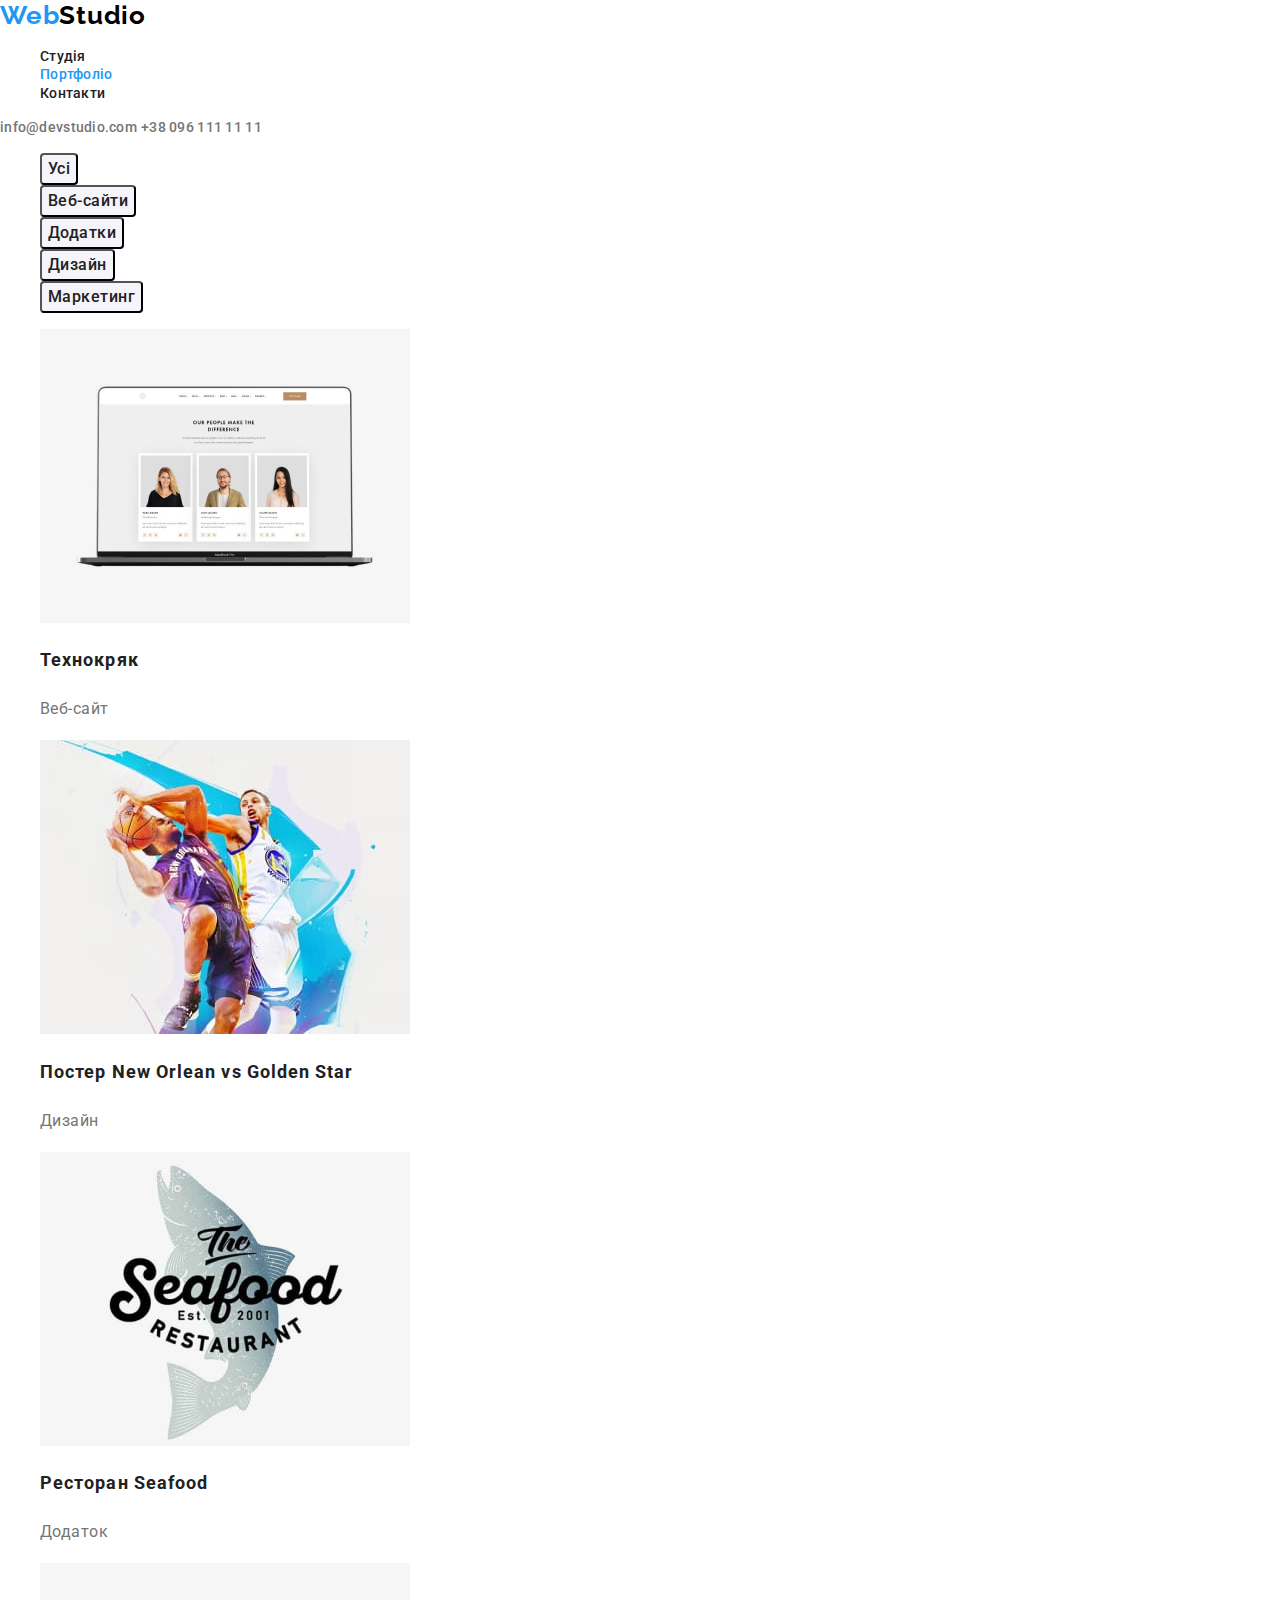
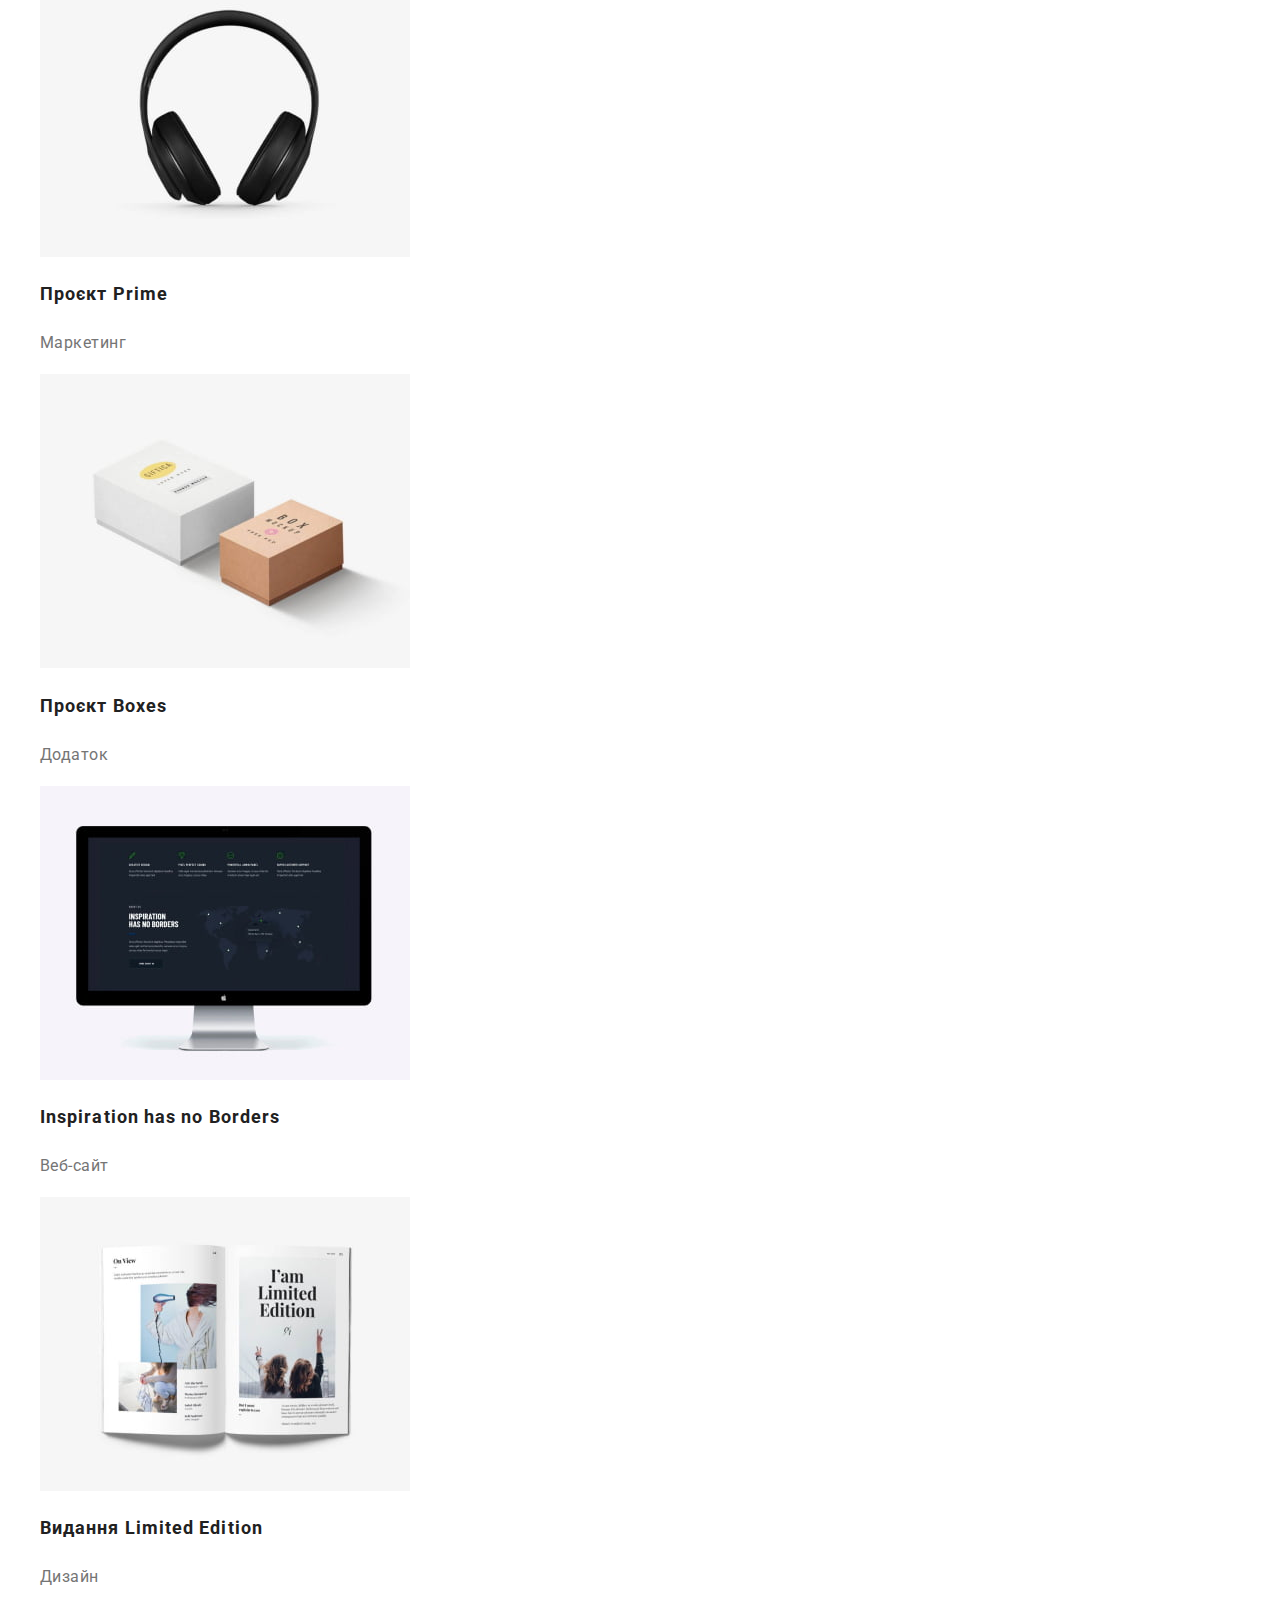
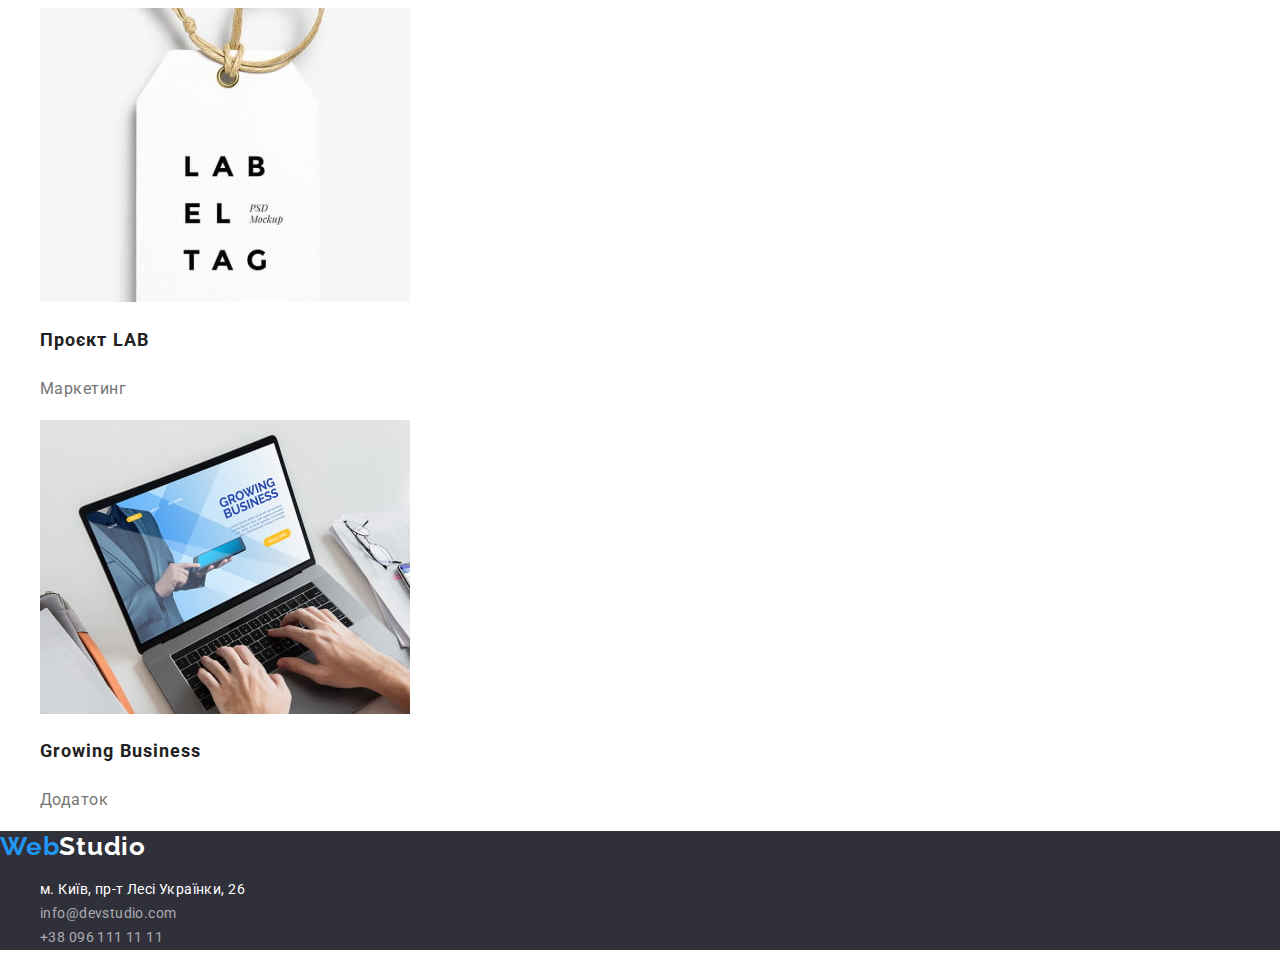
==== portfolio.html @ 3fa9a1c3 "Attached modern-normalize.css" ====
<!DOCTYPE html>
<html lang="en">
<head>
    <meta charset="UTF-8">
    <meta http-equiv="X-UA-Compatible" content="IE=edge">
    <meta name="viewport" content="width=device-width, initial-scale=1.0">
    <link rel="preconnect" href="https://fonts.googleapis.com">
    <link rel="preconnect" href="https://fonts.gstatic.com" crossorigin>
    <link href="https://fonts.googleapis.com/css2?family=Raleway:wght@700&family=Roboto:wght@400;500;700;900&display=swap" rel="stylesheet">
    <link rel="stylesheet" href="node_modules/modern-normalize/modern-normalize.css">
    <link rel="stylesheet" href="css/styles.css">
    <title>Portfolio</title>
</head>
<body>
    <header class="header">
        <!-- Name -->            
        <a class="web-logo" href="./index.html">Web<span class="studio-logo">Studio</span></a>            
        <!-- navigation -->
        <nav>
            <ul class="navi-list">
                <li class="list-item"><a href="./index.html" target="_self" class="navi-item">Студія</a></li>
                <li class="list-item"><a href="./portfolio.html" target="_self" class="navi-item"><span class="navi-page">Портфоліо</span></a></li>
                <li class="list-item"><a href="" class="navi-item">Контакти</a></li>
            </ul>                                                
        </nav>
        <!-- mail_tel -->            
        <a href="mailto:info@devstudio.com" class="contact-link">info@devstudio.com</a>
        <a href="tel:+380961111111" class="contact-link">+38 096 111 11 11</a>
    </header>
    <!--Main_content-->
    <main>
        <!--button_list-->
        <section class="section">
            <h1 hidden>Фільтр посилань</h1>
            <ul>
                <li class="list-item"><button type="button" class="menu-button">Усі</button></li>
                <li class="list-item"><button type="button" class="menu-button">Веб-сайти</button></li>
                <li class="list-item"><button type="button" class="menu-button">Додатки</button></li>
                <li class="list-item"><button type="button" class="menu-button">Дизайн</button></li>
                <li class="list-item"><button type="button" class="menu-button">Маркетинг</button></li>
            </ul>
        
         <!--project_list-->
            <ul class="project-list">
                <li class="list-item">
                    <a class="project-link" href=""><img src="./img/technocrack.jpg" alt="Технокряк" width="370">
                    <h2 class="project-title">Технокряк</h2>
                    <p>Веб-сайт</p></a></li>
                <li class="list-item">
                    <a class="project-link" href=""><img src="./img/neworlean.jpg" alt="Постер New Orlean vs Golden Star" width="370">
                    <h2 class="project-title">Постер New Orlean vs Golden Star</h2>
                    <p>Дизайн</p></a></li>
                <li class="list-item">
                    <a class="project-link" href=""><img src="./img/seafood.jpg" alt="Ресторан Seafood" width="370">
                    <h2 class="project-title">Ресторан Seafood</h2>
                    <p>Додаток</p></a></li>
                <li class="list-item">
                    <a class="project-link" href=""><img src="./img/prime.jpg" alt="Проєкт Prime" width="370">
                    <h2 class="project-title">Проєкт Prime</h2>
                    <p>Маркетинг</p></a></li>
                <li class="list-item">
                    <a class="project-link" href=""><img src="./img/boxes.jpg" alt="Проєкт Boxes" width="370">
                    <h2 class="project-title">Проєкт Boxes</h2>
                    <p>Додаток</p></a></li>
                <li class="list-item">
                    <a class="project-link" href=""><img src="./img/inspiration.jpg" alt="Inspiration has no Borders" width="370">
                    <h2 class="project-title">Inspiration has no Borders</h2>
                    <p>Веб-сайт</p></a></li>
                <li class="list-item">
                    <a class="project-link" href=""><img src="./img/limited.jpg" alt="Видання Limited Edition" width="370">
                    <h2 class="project-title">Видання Limited Edition</h2>
                    <p>Дизайн</p></a></li>
                <li class="list-item">
                    <a class="project-link" href=""><img src="./img/lab.jpg" alt="Проєкт LAB" width="370">
                    <h2 class="project-title">Проєкт LAB</h2>
                    <p>Маркетинг</p></a></li>
                <li class="list-item">
                    <a class="project-link" href=""><img src="./img/growing.jpg" alt="Growing Business" width="370">
                    <h2 class="project-title">Growing Business</h2>
                    <p>Додаток</p></a></li>
            </ul>
        </section>
    </main>
    <!-- Contacts -->
    <footer class="footer">
        <a class="web-logo" href="./index.html">Web<span class="footer-logo">Studio</span></a>
            <address>
                <ul>
                    <li class="list-item"><a href="https://www.google.com.ua/maps/place/%D0%B1%D1%83%D0%BB.+%D0%9B%D0%B5%D1%81%D0%B8+%D0%A3%D0%BA%D1%80%D0%B0%D0%B8%D0%BD%D0%BA%D0%B8,+26,+%D0%9A%D0%B8%D0%B5%D0%B2,+02000/@50.4265807,30.5361918,17z/data=!3m1!4b1!4m5!3m4!1s0x40d4cf0e033ecbe9:0x57a4dffefec77da0!8m2!3d50.4265807!4d30.5383858?hl=ru" 
                        target="_blank" rel="noopener noreferrer" class="adress-list"><span class="adress-place">м. Київ, пр-т Лесі Українки, 26</span></a></li>
                    <li class="list-item"><a href="mailto:info@devstudio.com" class="adress-list">info@devstudio.com</a></li>
                    <li class="list-item"><a href="tel:+380961111111" class="adress-list">+38 096 111 11 11</a></li>
                </ul>             
            </address>
    </footer>
</body>
</html>
---- css/styles.css ----
:root {    
    --background-footer: #2F303A;
    --letter-color: #212121;
    --primary-color: #757575;   
    --selection-color: #2196F3;
    --white-color: #FFF;
}
body {    
    font-family: 'Roboto', sans-serif;
    color: var(--primary-color);
    width: 1600px;
    margin: 0 auto;
}

/* header */
.header {    
    background-color: var(--white-color);
}

/* logo */
.web-logo {
    --black-text-color: #000;
    --logo-text-color: #2196F3;
    font-family: 'Raleway';    
    font-weight: 700;
    font-size: 26px;
    line-height: 1.19;
    letter-spacing: 0.03em;
    width: 145px;
    color: var(--logo-text-color);
    text-decoration: none;    
}
.studio-logo {
    color: var(--black-text-color);
}

/* header_navigation */
.list-item {
    list-style: none;
}
.navi-item {      
    font-weight: 500;
    font-size: 14px;
    line-height: 1.14;
    letter-spacing: 0.02em;
    color: var(--letter-color);
    text-decoration: none;
}
.navi-item:hover, 
.navi-item:focus {
    color: var(--selection-color);
}
.navi-page {
    color: var(--selection-color);
} 

/* header_contacts */
.contact-link {    
    font-weight: 500;
    font-size: 14px;
    line-height: 1.14;
    letter-spacing: 0.02em;
    color: var(--primary-color);
    text-decoration: none;
}
.contact-link:hover, .contact-link:focus {
    color: var(--selection-color);
}

/* main_content */
.main {
    background-color: var(--background-footer);
}
.main-title {
    font-weight: 900;
    font-size: 44px;
    line-height: 1.36;
    text-align: center;
    letter-spacing: 0.06em;
    text-transform: uppercase;
    color: var(--white-color);
}
.button {
    font-family: 'Roboto', sans-serif;
    font-weight: 700;
    font-size: 16px;
    line-height: 1.88;
    display: flex;
    align-items: center;
    text-align: center;
    letter-spacing: 0.06em;
    box-shadow: 0px 4px 4px rgba(0, 0, 0, 0.15);
    border-radius: 4px;
    color: var(--white-color);
    background-color: var(--selection-color);
    cursor: pointer;
}

/* description */
.section {
    background-color: var(--white-color);
} 
.title {
    font-weight: 700;
    font-size: 14px;
    line-height: 1.14;
    letter-spacing: 0.03em;
    text-transform: uppercase;
    color: var(--letter-color);
}
.features p {    
    font-size: 14px;
    line-height: 1.71;
    letter-spacing: 0.03em;
}
.title-section {
    font-weight: 700;
    font-size: 36px;
    line-height: 1.17;
    text-align: center;
    letter-spacing: 0.03em;
    color: var(--letter-color);
}

/* crew */
.section-crew {
    background-color: #F5F4FA;
}
.title-crew {
    font-weight: 500;
    font-size: 16px;
    line-height: 1.19;
    text-align: center;
    letter-spacing: 0.03em;
    color: var(--letter-color);
}
.crew-list p {
    font-size: 16px;
    line-height: 1.19;
    text-align: center;
    letter-spacing: 0.03em;
}

/* contacts */
.footer {
    background-color: var(--background-footer);
}
.footer-logo {
    color: var(--white-color);
}
.adress-list {
    font-style: normal;
    font-size: 14px;
    line-height: 1.71;
    letter-spacing: 0.03em;
    color: rgba(255, 255, 255, 0.6);
    text-decoration: none;
}
.adress-place {
    color: var(--white-color);
}
.adress-list:hover, 
.adress-list:focus, 
.adress-place:hover, 
.adress-place:focus {
    color: var(--selection-color);
}

/* portfolio */

/* button list */
.menu-button {
    font-family: 'Roboto', sans-serif;        
    font-weight: 500;
    font-size: 16px;
    line-height: 1.63;
    text-align: center;
    letter-spacing: 0.03em;
    border-radius: 4px;
    color: var(--letter-color);
    background-color: #F5F4FA;
    cursor: pointer;
}
.menu-button:hover, .menu-button:focus {
    background-color: var(--selection-color);    
    color: var(--white-color);
}

/* project list */
.project-title {    
    font-weight: 700;
    font-size: 18px;
    line-height: 2;
    letter-spacing: 0.06em;
    color: var(--letter-color);
}
.project-list p {    
    font-size: 16px;
    line-height: 30px;
    letter-spacing: 0.03em;
    color: var(--primary-color);
}
.project-link {
    text-decoration: none;
}
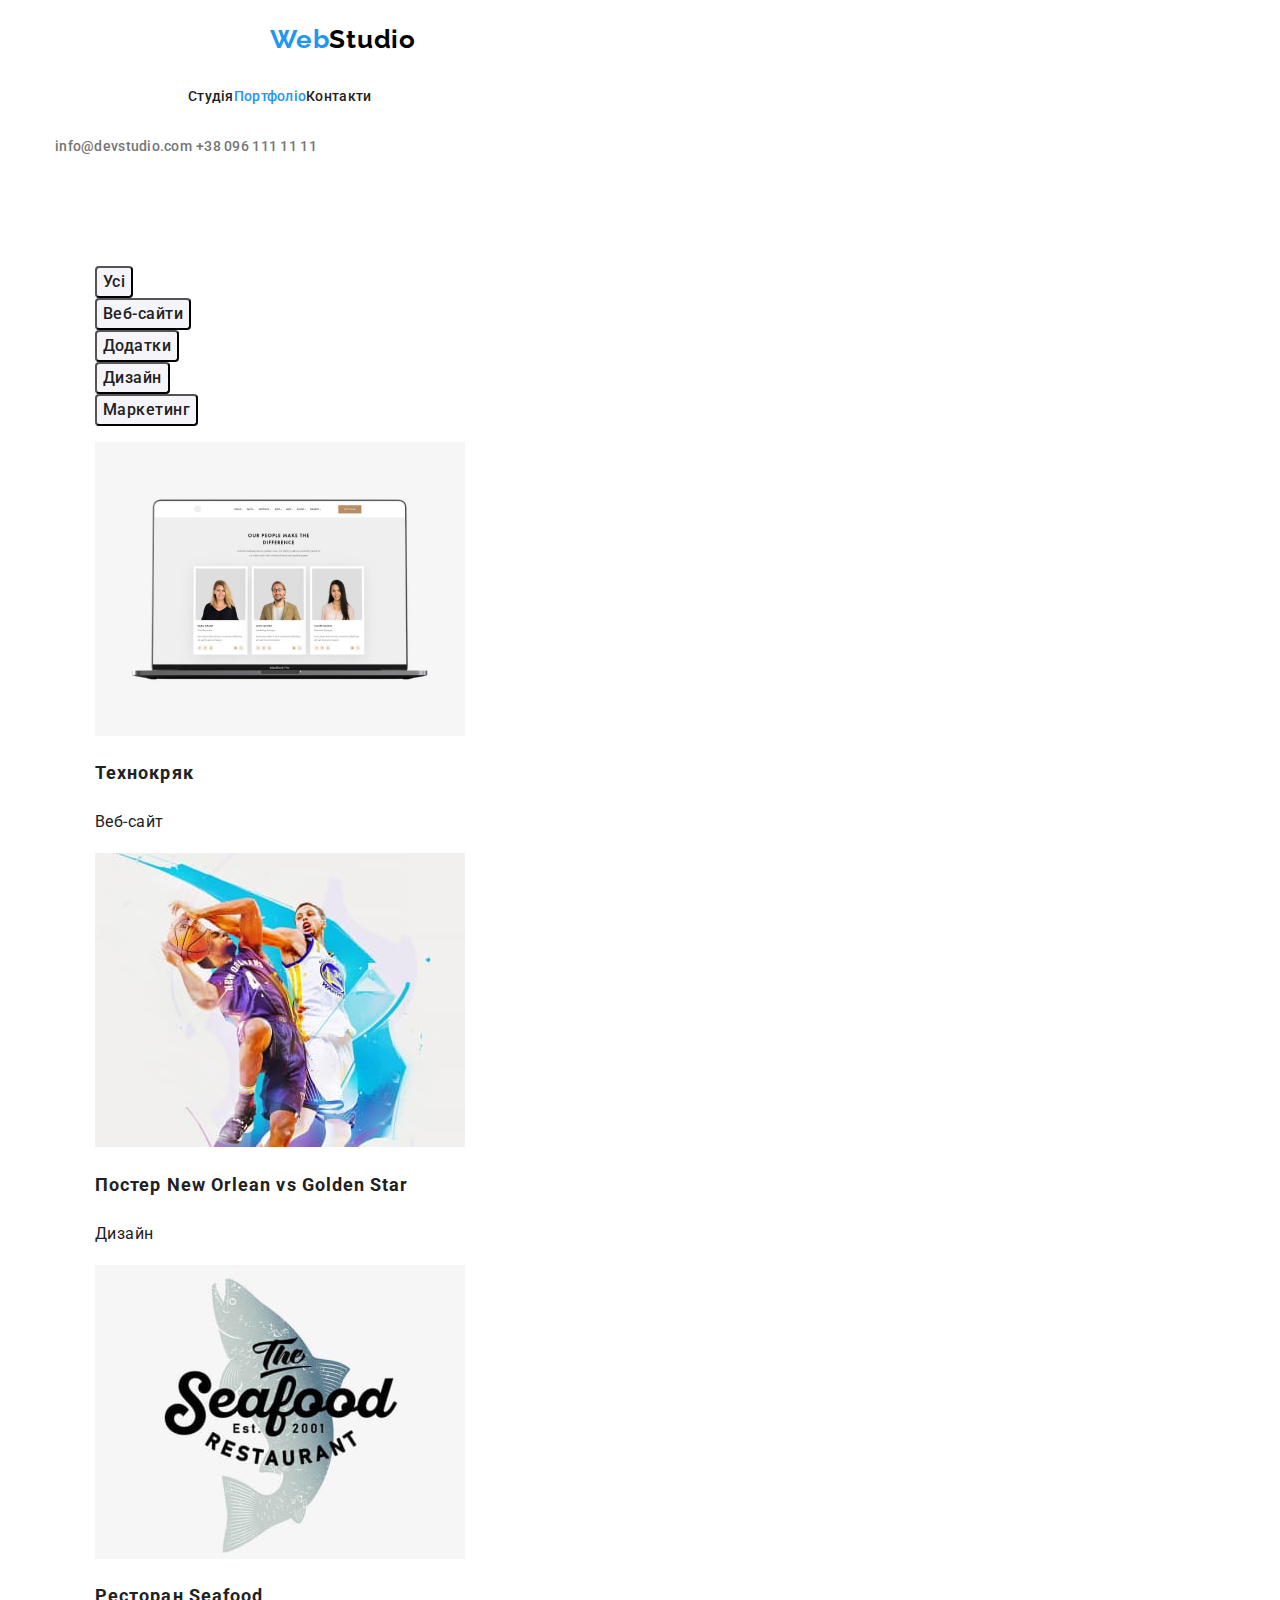
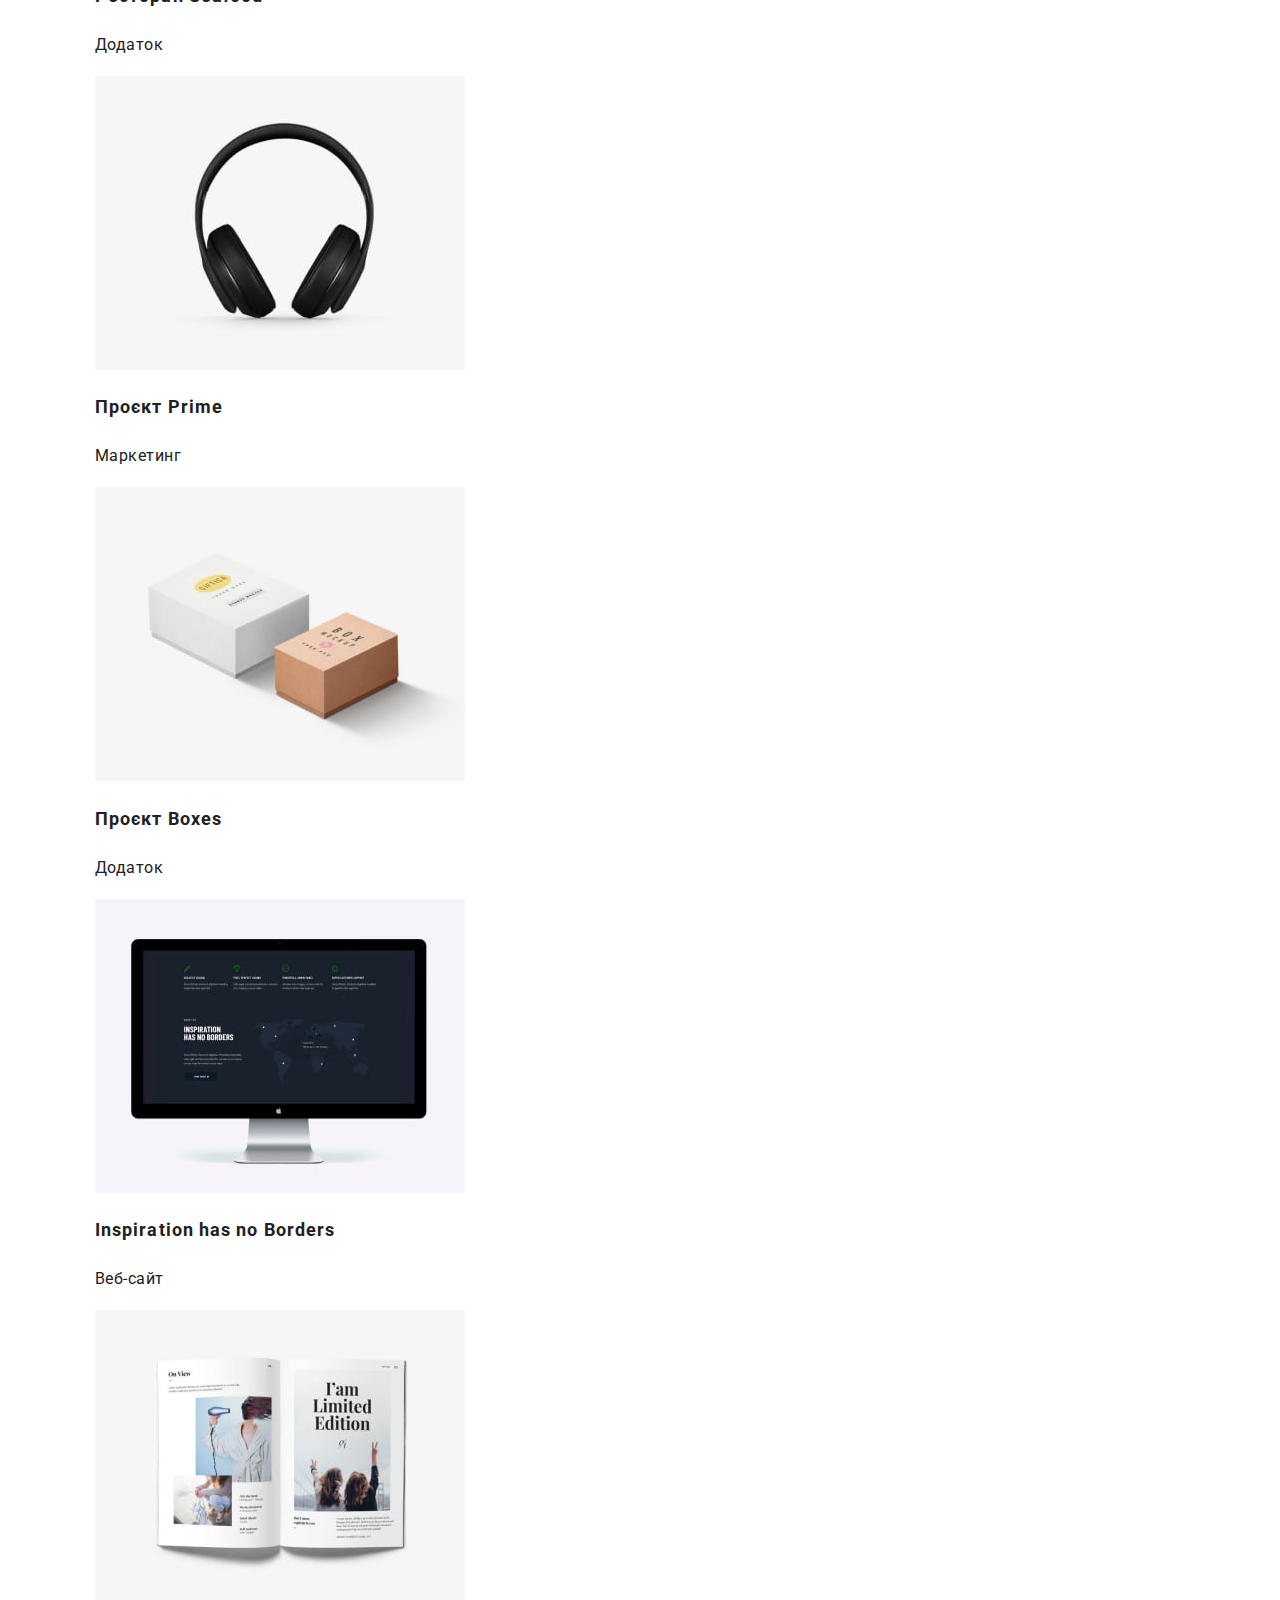
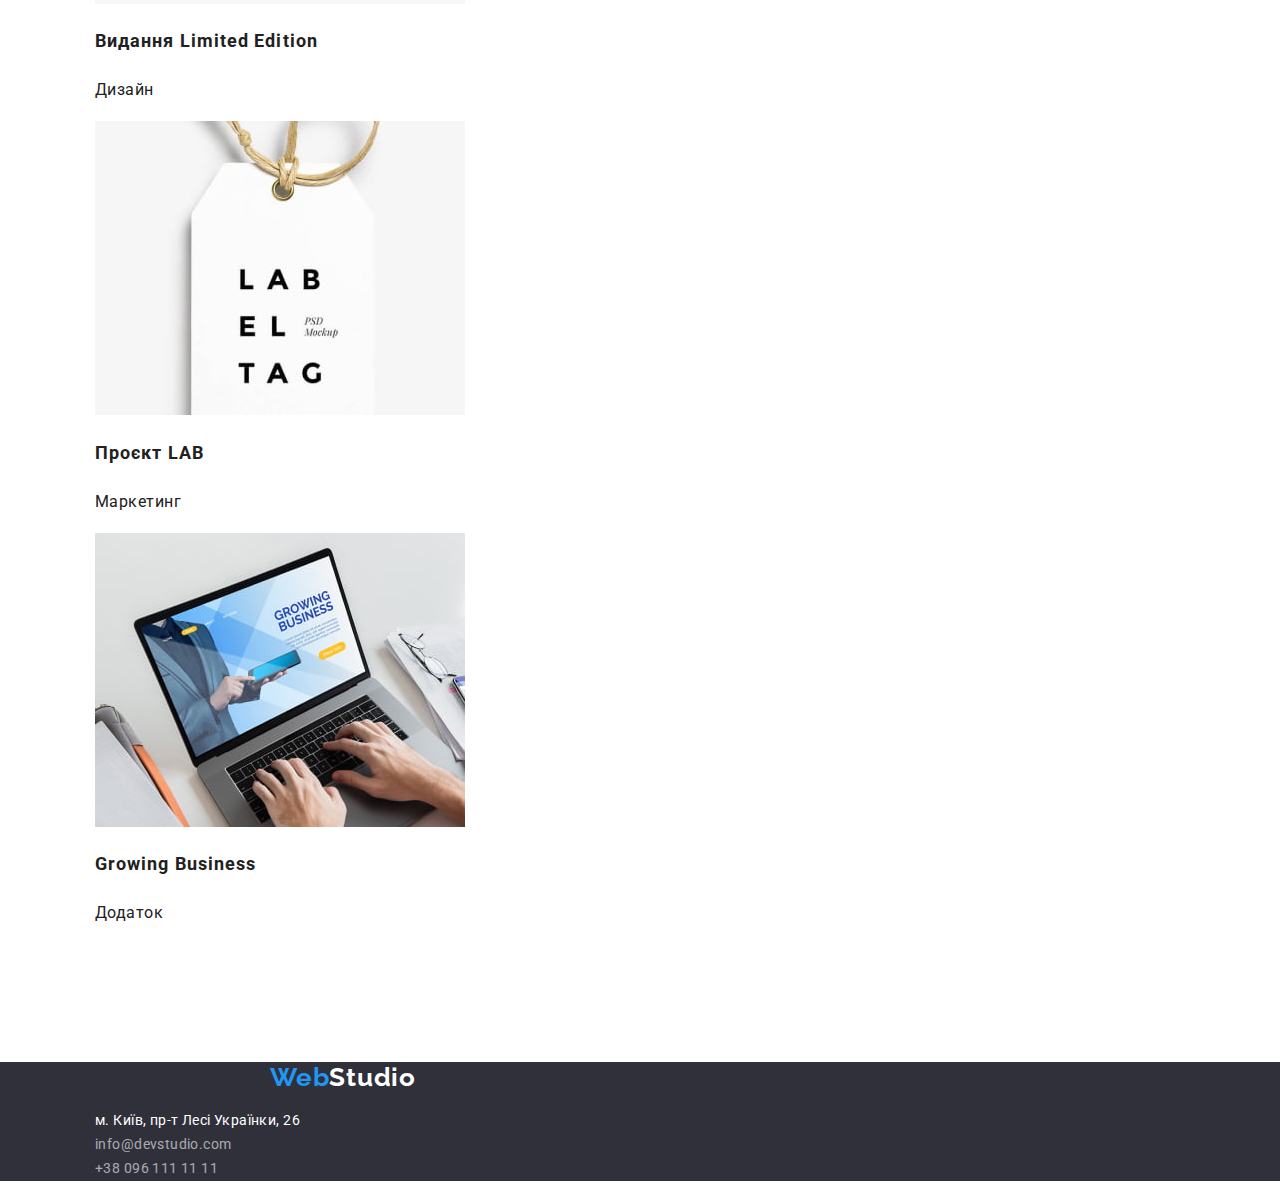
==== commit 30af7b9a: "Summary" ====
--- a/portfolio.html
+++ b/portfolio.html
@@ -7,12 +7,13 @@
     <link rel="preconnect" href="https://fonts.googleapis.com">
     <link rel="preconnect" href="https://fonts.gstatic.com" crossorigin>
     <link href="https://fonts.googleapis.com/css2?family=Raleway:wght@700&family=Roboto:wght@400;500;700;900&display=swap" rel="stylesheet">
-    <link rel="stylesheet" href="node_modules/modern-normalize/modern-normalize.css">
-    <link rel="stylesheet" href="css/styles.css">
+    <link rel="stylesheet" href="./node_modules/modern-normalize/modern-normalize.css">
+    <link rel="stylesheet" href="./css/styles.css">
     <title>Portfolio</title>
 </head>
 <body>
     <header class="header">
+        <div class="container">
         <!-- Name -->            
         <a class="web-logo" href="./index.html">Web<span class="studio-logo">Studio</span></a>            
         <!-- navigation -->
@@ -26,11 +27,13 @@
         <!-- mail_tel -->            
         <a href="mailto:info@devstudio.com" class="contact-link">info@devstudio.com</a>
         <a href="tel:+380961111111" class="contact-link">+38 096 111 11 11</a>
+    </div>
     </header>
     <!--Main_content-->
     <main>
         <!--button_list-->
         <section class="section">
+            <div class="container">
             <h1 hidden>Фільтр посилань</h1>
             <ul>
                 <li class="list-item"><button type="button" class="menu-button">Усі</button></li>
@@ -79,10 +82,12 @@
                     <h2 class="project-title">Growing Business</h2>
                     <p>Додаток</p></a></li>
             </ul>
+        </div>
         </section>
     </main>
     <!-- Contacts -->
     <footer class="footer">
+        <div class="container">
         <a class="web-logo" href="./index.html">Web<span class="footer-logo">Studio</span></a>
             <address>
                 <ul>
@@ -92,6 +97,7 @@
                     <li class="list-item"><a href="tel:+380961111111" class="adress-list">+38 096 111 11 11</a></li>
                 </ul>             
             </address>
+        </div>
     </footer>
 </body>
 </html>--- a/css/styles.css
+++ b/css/styles.css
@@ -1,15 +1,21 @@
 :root {    
-    --background-footer: #2F303A;
-    --letter-color: #212121;
-    --primary-color: #757575;   
+    --bgnd-gray: #2F303A;
+    --dark-gray: #212121;
+    --light-gray: #757575;   
     --selection-color: #2196F3;
     --white-color: #FFF;
+    /* logo color */
+    --logo-black: #000;
+    --logo-light-blue: #2196F3;
 }
 body {    
     font-family: 'Roboto', sans-serif;
-    color: var(--primary-color);
-    width: 1600px;
+    color: var(--light-gray);        
+}
+.container {
+    width: 1200px;
     margin: 0 auto;
+    padding: 0 15px;
 }
 
 /* header */
@@ -18,32 +24,41 @@
 }
 
 /* logo */
-.web-logo {
-    --black-text-color: #000;
-    --logo-text-color: #2196F3;
+.web-logo {     
     font-family: 'Raleway';    
     font-weight: 700;
     font-size: 26px;
     line-height: 1.19;
     letter-spacing: 0.03em;
     width: 145px;
-    color: var(--logo-text-color);
-    text-decoration: none;    
+    color: var(--logo-light-blue);
+    text-decoration: none;
+    display: block;
+    margin-left: 215px;
+    margin-top: 24px;    
 }
 .studio-logo {
-    color: var(--black-text-color);
+    color: var(--logo-black);
 }
 
 /* header_navigation */
 .list-item {
     list-style: none;
 }
+.navi-list {
+    display: flex;
+    width: 281px;
+    margin-top: 32px;
+    margin-bottom: 32px;
+    margin-left: 93px;
+    align-items: center;
+}
 .navi-item {      
     font-weight: 500;
     font-size: 14px;
     line-height: 1.14;
     letter-spacing: 0.02em;
-    color: var(--letter-color);
+    color: var(--dark-gray);
     text-decoration: none;
 }
 .navi-item:hover, 
@@ -60,7 +75,7 @@
     font-size: 14px;
     line-height: 1.14;
     letter-spacing: 0.02em;
-    color: var(--primary-color);
+    color: var(--light-gray);
     text-decoration: none;
 }
 .contact-link:hover, .contact-link:focus {
@@ -69,7 +84,7 @@
 
 /* main_content */
 .main {
-    background-color: var(--background-footer);
+    background-color: var(--bgnd-gray);
 }
 .main-title {
     font-weight: 900;
@@ -99,6 +114,8 @@
 /* description */
 .section {
     background-color: var(--white-color);
+    padding-top: 94px;
+    padding-bottom: 94px;
 } 
 .title {
     font-weight: 700;
@@ -106,7 +123,7 @@
     line-height: 1.14;
     letter-spacing: 0.03em;
     text-transform: uppercase;
-    color: var(--letter-color);
+    color: var(--dark-gray);
 }
 .features p {    
     font-size: 14px;
@@ -119,7 +136,7 @@
     line-height: 1.17;
     text-align: center;
     letter-spacing: 0.03em;
-    color: var(--letter-color);
+    color: var(--dark-gray);
 }
 
 /* crew */
@@ -132,7 +149,7 @@
     line-height: 1.19;
     text-align: center;
     letter-spacing: 0.03em;
-    color: var(--letter-color);
+    color: var(--dark-gray);
 }
 .crew-list p {
     font-size: 16px;
@@ -143,7 +160,7 @@
 
 /* contacts */
 .footer {
-    background-color: var(--background-footer);
+    background-color: var(--bgnd-gray);
 }
 .footer-logo {
     color: var(--white-color);
@@ -177,7 +194,7 @@
     text-align: center;
     letter-spacing: 0.03em;
     border-radius: 4px;
-    color: var(--letter-color);
+    color: var(--dark-gray);
     background-color: #F5F4FA;
     cursor: pointer;
 }
@@ -192,13 +209,13 @@
     font-size: 18px;
     line-height: 2;
     letter-spacing: 0.06em;
-    color: var(--letter-color);
+    color: var(--dark-gray);
 }
 .project-list p {    
     font-size: 16px;
-    line-height: 30px;
-    letter-spacing: 0.03em;
-    color: var(--primary-color);
+    line-height: 1.875;
+    letter-spacing: 0.03em;
+    color: var(--dark-gray);
 }
 .project-link {
     text-decoration: none;
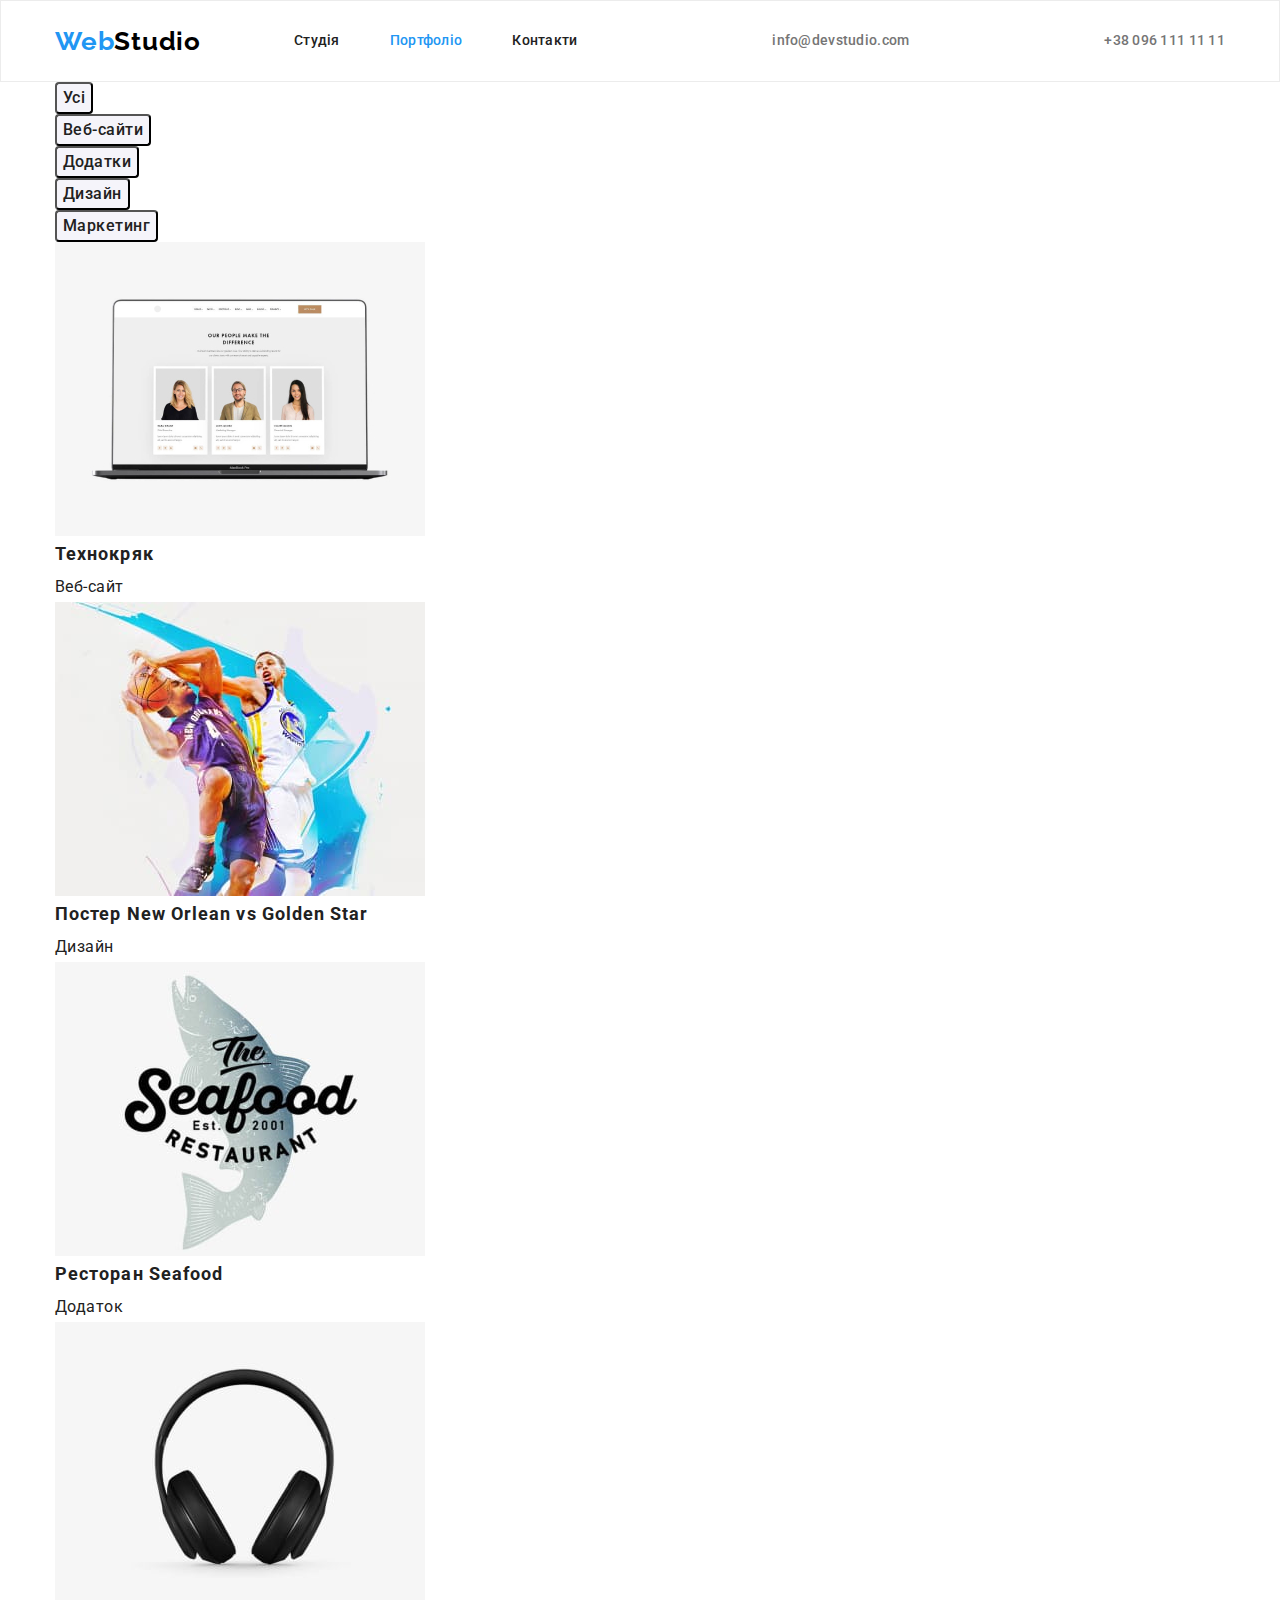
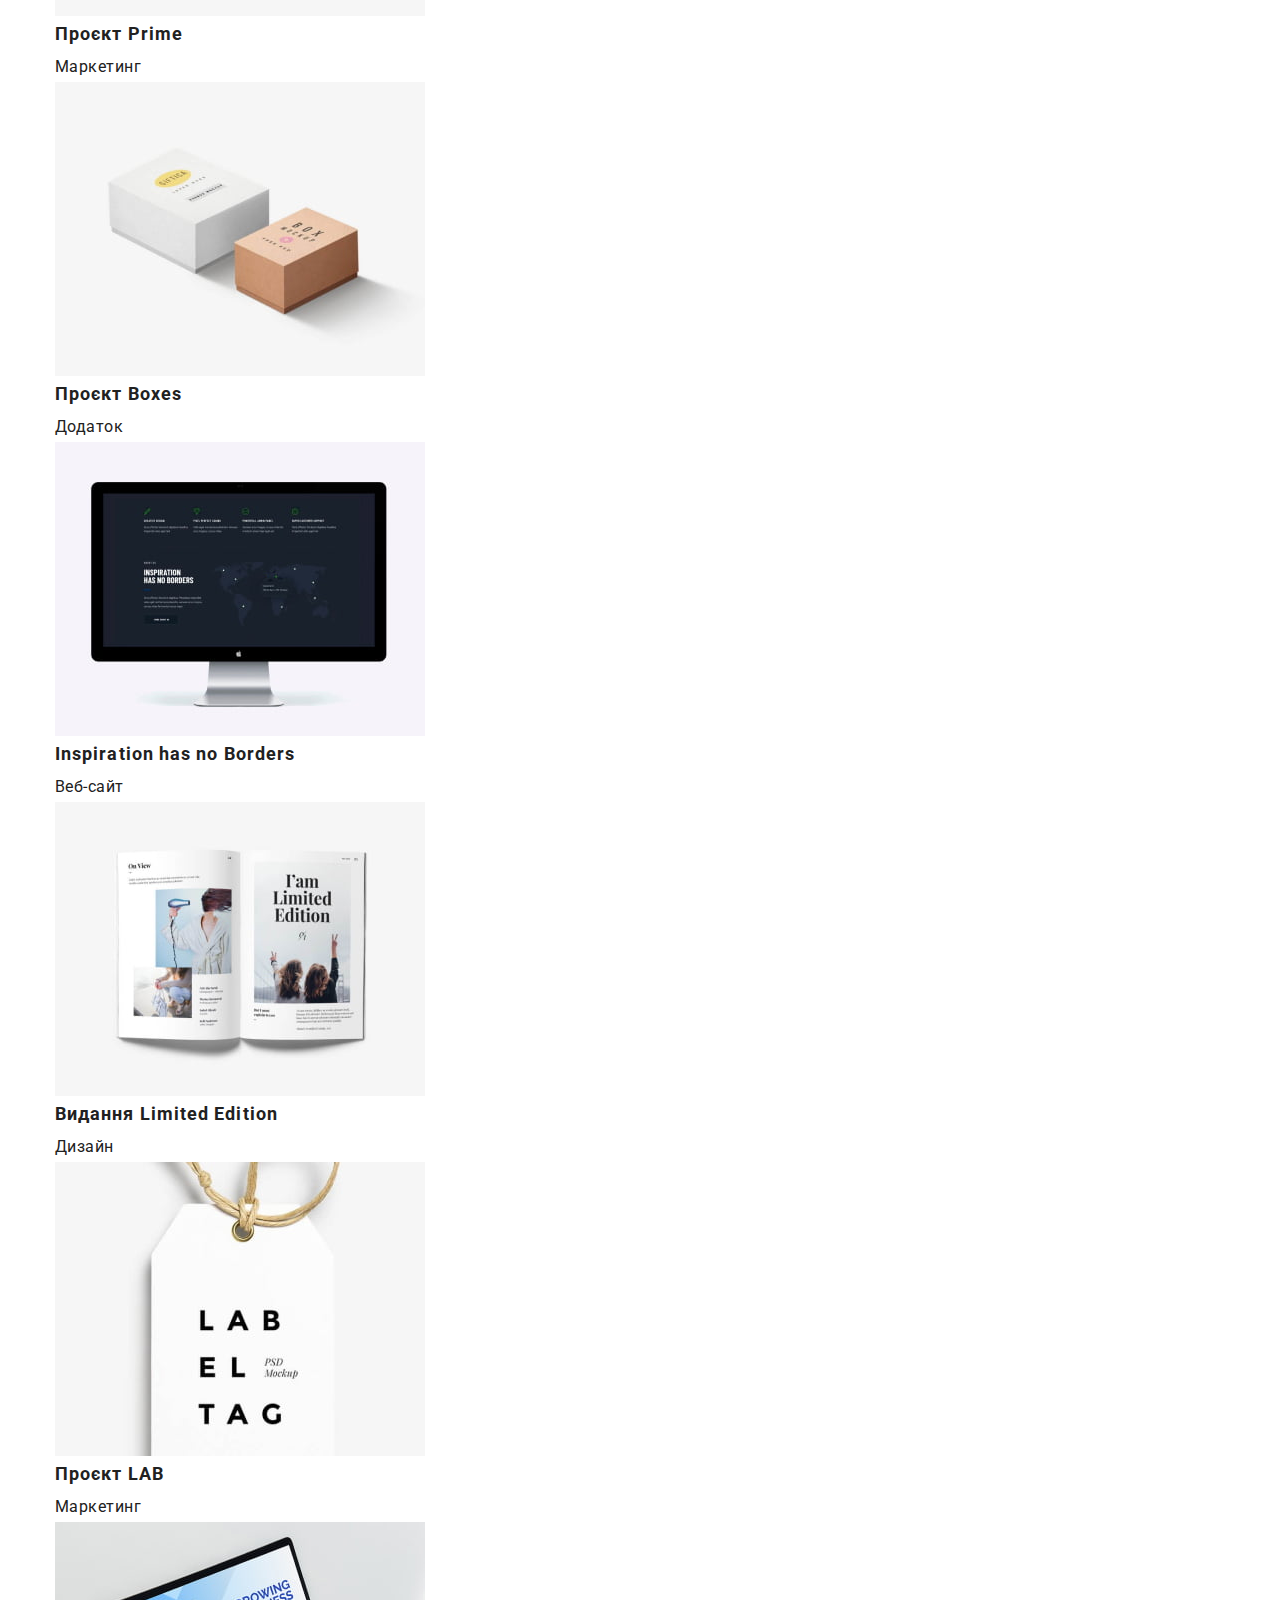
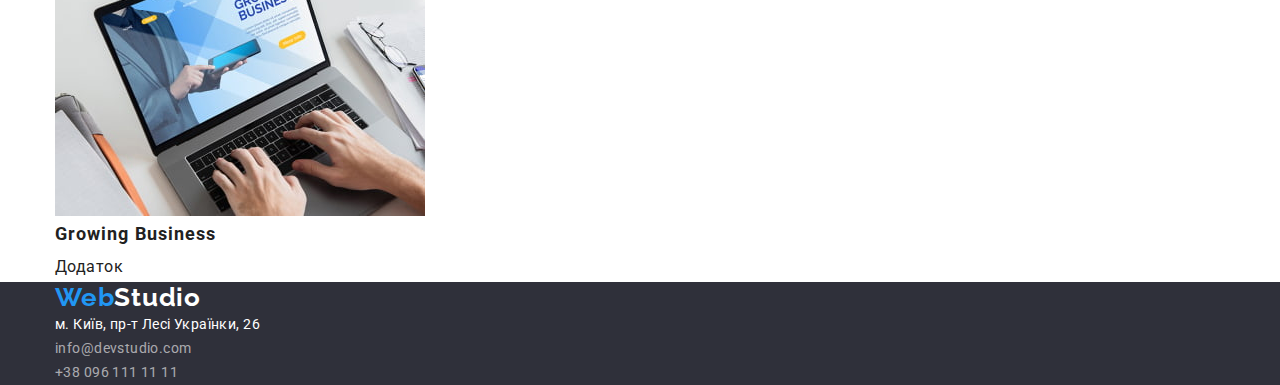
==== commit 9ac7ecc0: "Summary" ====
--- a/portfolio.html
+++ b/portfolio.html
@@ -9,24 +9,24 @@
     <link href="https://fonts.googleapis.com/css2?family=Raleway:wght@700&family=Roboto:wght@400;500;700;900&display=swap" rel="stylesheet">
     <link rel="stylesheet" href="./node_modules/modern-normalize/modern-normalize.css">
     <link rel="stylesheet" href="./css/styles.css">
-    <title>Portfolio</title>
+    <title>WebStudio</title>
 </head>
 <body>
     <header class="header">
-        <div class="container">
+        <div class="container header-container">
         <!-- Name -->            
         <a class="web-logo" href="./index.html">Web<span class="studio-logo">Studio</span></a>            
         <!-- navigation -->
         <nav>
-            <ul class="navi-list">
-                <li class="list-item"><a href="./index.html" target="_self" class="navi-item">Студія</a></li>
-                <li class="list-item"><a href="./portfolio.html" target="_self" class="navi-item"><span class="navi-page">Портфоліо</span></a></li>
-                <li class="list-item"><a href="" class="navi-item">Контакти</a></li>
+            <ul class="navi-list list">
+                <li class="navi-item"><a href="./index.html" target="_self" class="navi-link link">Студія</a></li>
+                <li class="navi-item"><a href="./portfolio.html" target="_self" class="navi-link link current">Портфоліо</a></li>
+                <li class="navi-item"><a href="#" class="navi-link link">Контакти</a></li>
             </ul>                                                
         </nav>
         <!-- mail_tel -->            
-        <a href="mailto:info@devstudio.com" class="contact-link">info@devstudio.com</a>
-        <a href="tel:+380961111111" class="contact-link">+38 096 111 11 11</a>
+        <a href="mailto:info@devstudio.com" class="contact-link link">info@devstudio.com</a>
+        <a href="tel:+380961111111" class="contact-link link">+38 096 111 11 11</a>
     </div>
     </header>
     <!--Main_content-->
@@ -35,49 +35,49 @@
         <section class="section">
             <div class="container">
             <h1 hidden>Фільтр посилань</h1>
-            <ul>
-                <li class="list-item"><button type="button" class="menu-button">Усі</button></li>
-                <li class="list-item"><button type="button" class="menu-button">Веб-сайти</button></li>
-                <li class="list-item"><button type="button" class="menu-button">Додатки</button></li>
-                <li class="list-item"><button type="button" class="menu-button">Дизайн</button></li>
-                <li class="list-item"><button type="button" class="menu-button">Маркетинг</button></li>
+            <ul class="list">
+                <li><button type="button" class="menu-button">Усі</button></li>
+                <li><button type="button" class="menu-button">Веб-сайти</button></li>
+                <li><button type="button" class="menu-button">Додатки</button></li>
+                <li><button type="button" class="menu-button">Дизайн</button></li>
+                <li><button type="button" class="menu-button">Маркетинг</button></li>
             </ul>
         
          <!--project_list-->
-            <ul class="project-list">
-                <li class="list-item">
+            <ul class="project-list list">
+                <li>
                     <a class="project-link" href=""><img src="./img/technocrack.jpg" alt="Технокряк" width="370">
                     <h2 class="project-title">Технокряк</h2>
                     <p>Веб-сайт</p></a></li>
-                <li class="list-item">
+                <li>
                     <a class="project-link" href=""><img src="./img/neworlean.jpg" alt="Постер New Orlean vs Golden Star" width="370">
                     <h2 class="project-title">Постер New Orlean vs Golden Star</h2>
                     <p>Дизайн</p></a></li>
-                <li class="list-item">
+                <li>
                     <a class="project-link" href=""><img src="./img/seafood.jpg" alt="Ресторан Seafood" width="370">
                     <h2 class="project-title">Ресторан Seafood</h2>
                     <p>Додаток</p></a></li>
-                <li class="list-item">
+                <li>
                     <a class="project-link" href=""><img src="./img/prime.jpg" alt="Проєкт Prime" width="370">
                     <h2 class="project-title">Проєкт Prime</h2>
                     <p>Маркетинг</p></a></li>
-                <li class="list-item">
+                <li>
                     <a class="project-link" href=""><img src="./img/boxes.jpg" alt="Проєкт Boxes" width="370">
                     <h2 class="project-title">Проєкт Boxes</h2>
                     <p>Додаток</p></a></li>
-                <li class="list-item">
+                <li>
                     <a class="project-link" href=""><img src="./img/inspiration.jpg" alt="Inspiration has no Borders" width="370">
                     <h2 class="project-title">Inspiration has no Borders</h2>
                     <p>Веб-сайт</p></a></li>
-                <li class="list-item">
+                <li>
                     <a class="project-link" href=""><img src="./img/limited.jpg" alt="Видання Limited Edition" width="370">
                     <h2 class="project-title">Видання Limited Edition</h2>
                     <p>Дизайн</p></a></li>
-                <li class="list-item">
+                <li>
                     <a class="project-link" href=""><img src="./img/lab.jpg" alt="Проєкт LAB" width="370">
                     <h2 class="project-title">Проєкт LAB</h2>
                     <p>Маркетинг</p></a></li>
-                <li class="list-item">
+                <li>
                     <a class="project-link" href=""><img src="./img/growing.jpg" alt="Growing Business" width="370">
                     <h2 class="project-title">Growing Business</h2>
                     <p>Додаток</p></a></li>
@@ -90,11 +90,11 @@
         <div class="container">
         <a class="web-logo" href="./index.html">Web<span class="footer-logo">Studio</span></a>
             <address>
-                <ul>
-                    <li class="list-item"><a href="https://www.google.com.ua/maps/place/%D0%B1%D1%83%D0%BB.+%D0%9B%D0%B5%D1%81%D0%B8+%D0%A3%D0%BA%D1%80%D0%B0%D0%B8%D0%BD%D0%BA%D0%B8,+26,+%D0%9A%D0%B8%D0%B5%D0%B2,+02000/@50.4265807,30.5361918,17z/data=!3m1!4b1!4m5!3m4!1s0x40d4cf0e033ecbe9:0x57a4dffefec77da0!8m2!3d50.4265807!4d30.5383858?hl=ru" 
+                <ul class="list">
+                    <li><a href="https://www.google.com.ua/maps/place/%D0%B1%D1%83%D0%BB.+%D0%9B%D0%B5%D1%81%D0%B8+%D0%A3%D0%BA%D1%80%D0%B0%D0%B8%D0%BD%D0%BA%D0%B8,+26,+%D0%9A%D0%B8%D0%B5%D0%B2,+02000/@50.4265807,30.5361918,17z/data=!3m1!4b1!4m5!3m4!1s0x40d4cf0e033ecbe9:0x57a4dffefec77da0!8m2!3d50.4265807!4d30.5383858?hl=ru" 
                         target="_blank" rel="noopener noreferrer" class="adress-list"><span class="adress-place">м. Київ, пр-т Лесі Українки, 26</span></a></li>
-                    <li class="list-item"><a href="mailto:info@devstudio.com" class="adress-list">info@devstudio.com</a></li>
-                    <li class="list-item"><a href="tel:+380961111111" class="adress-list">+38 096 111 11 11</a></li>
+                    <li><a href="mailto:info@devstudio.com" class="adress-list">info@devstudio.com</a></li>
+                    <li><a href="tel:+380961111111" class="adress-list">+38 096 111 11 11</a></li>
                 </ul>             
             </address>
         </div>
--- a/css/styles.css
+++ b/css/styles.css
@@ -4,6 +4,7 @@
     --light-gray: #757575;   
     --selection-color: #2196F3;
     --white-color: #FFF;
+    --white-bord: #ECECEC;
     /* logo color */
     --logo-black: #000;
     --logo-light-blue: #2196F3;
@@ -11,16 +12,36 @@
 body {    
     font-family: 'Roboto', sans-serif;
     color: var(--light-gray);        
+}
+h1, h2, h3, p {
+    margin-top: 0;
+    margin-bottom: 0;
+}
+ul {
+    margin-top: 0;
+    margin-bottom: 0;
+    padding-left: 0;
+}
+img {
+    display: block;
 }
 .container {
     width: 1200px;
     margin: 0 auto;
     padding: 0 15px;
 }
+.link {
+    text-decoration: none;
+}
 
 /* header */
-.header {    
+.header {
+    border: 1px solid var(--white-bord);    
     background-color: var(--white-color);
+}
+.header-container {
+    display: flex;
+    align-items: center;
 }
 
 /* logo */
@@ -30,42 +51,40 @@
     font-size: 26px;
     line-height: 1.19;
     letter-spacing: 0.03em;
-    width: 145px;
     color: var(--logo-light-blue);
     text-decoration: none;
-    display: block;
-    margin-left: 215px;
-    margin-top: 24px;    
+    margin-right: 93px;    
 }
 .studio-logo {
     color: var(--logo-black);
 }
 
 /* header_navigation */
-.list-item {
+.navi-list {
+    display: flex;
+    align-items: center;
+}
+.list {
     list-style: none;
 }
-.navi-list {
-    display: flex;
-    width: 281px;
-    margin-top: 32px;
-    margin-bottom: 32px;
-    margin-left: 93px;
-    align-items: center;
-}
-.navi-item {      
+.navi-item:not(:last-child) {
+    margin-right: 50px;
+}
+.navi-link {
+    display: block;      
     font-weight: 500;
     font-size: 14px;
     line-height: 1.14;
     letter-spacing: 0.02em;
     color: var(--dark-gray);
-    text-decoration: none;
-}
-.navi-item:hover, 
-.navi-item:focus {
-    color: var(--selection-color);
-}
-.navi-page {
+    padding-top: 32px;
+    padding-bottom: 32px;
+}
+.navi-link:hover, 
+.navi-link:focus {
+    color: var(--selection-color);
+}
+.current {
     color: var(--selection-color);
 } 
 
@@ -76,7 +95,7 @@
     line-height: 1.14;
     letter-spacing: 0.02em;
     color: var(--light-gray);
-    text-decoration: none;
+    margin-left: auto;
 }
 .contact-link:hover, .contact-link:focus {
     color: var(--selection-color);
@@ -85,6 +104,10 @@
 /* main_content */
 .main {
     background-color: var(--bgnd-gray);
+}
+.main-container {
+    padding-top: 200px;
+    padding-bottom: 200px;
 }
 .main-title {
     font-weight: 900;
@@ -94,6 +117,10 @@
     letter-spacing: 0.06em;
     text-transform: uppercase;
     color: var(--white-color);
+    margin-bottom: 30px;
+    max-width: 696px;
+    margin-left: auto;
+    margin-right: auto;
 }
 .button {
     font-family: 'Roboto', sans-serif;
@@ -109,13 +136,25 @@
     color: var(--white-color);
     background-color: var(--selection-color);
     cursor: pointer;
+    padding: 10px 32px;
+    min-width: 216px;
+    margin: 0 auto;
+    border: none;
 }
 
 /* description */
 .section {
     background-color: var(--white-color);
+}
+.desc-container {
     padding-top: 94px;
     padding-bottom: 94px;
+}
+.features {
+    display: flex;
+}
+.features-item:not(:last-child) {
+    margin-right: 30px;
 } 
 .title {
     font-weight: 700;
@@ -124,6 +163,7 @@
     letter-spacing: 0.03em;
     text-transform: uppercase;
     color: var(--dark-gray);
+    margin-bottom: 10px;
 }
 .features p {    
     font-size: 14px;
@@ -137,6 +177,14 @@
     text-align: center;
     letter-spacing: 0.03em;
     color: var(--dark-gray);
+}
+
+/* occupation */
+.occupation-container {
+    padding-bottom: 94px;
+}
+.title-occupation {
+    margin-bottom: 50px;
 }
 
 /* crew */
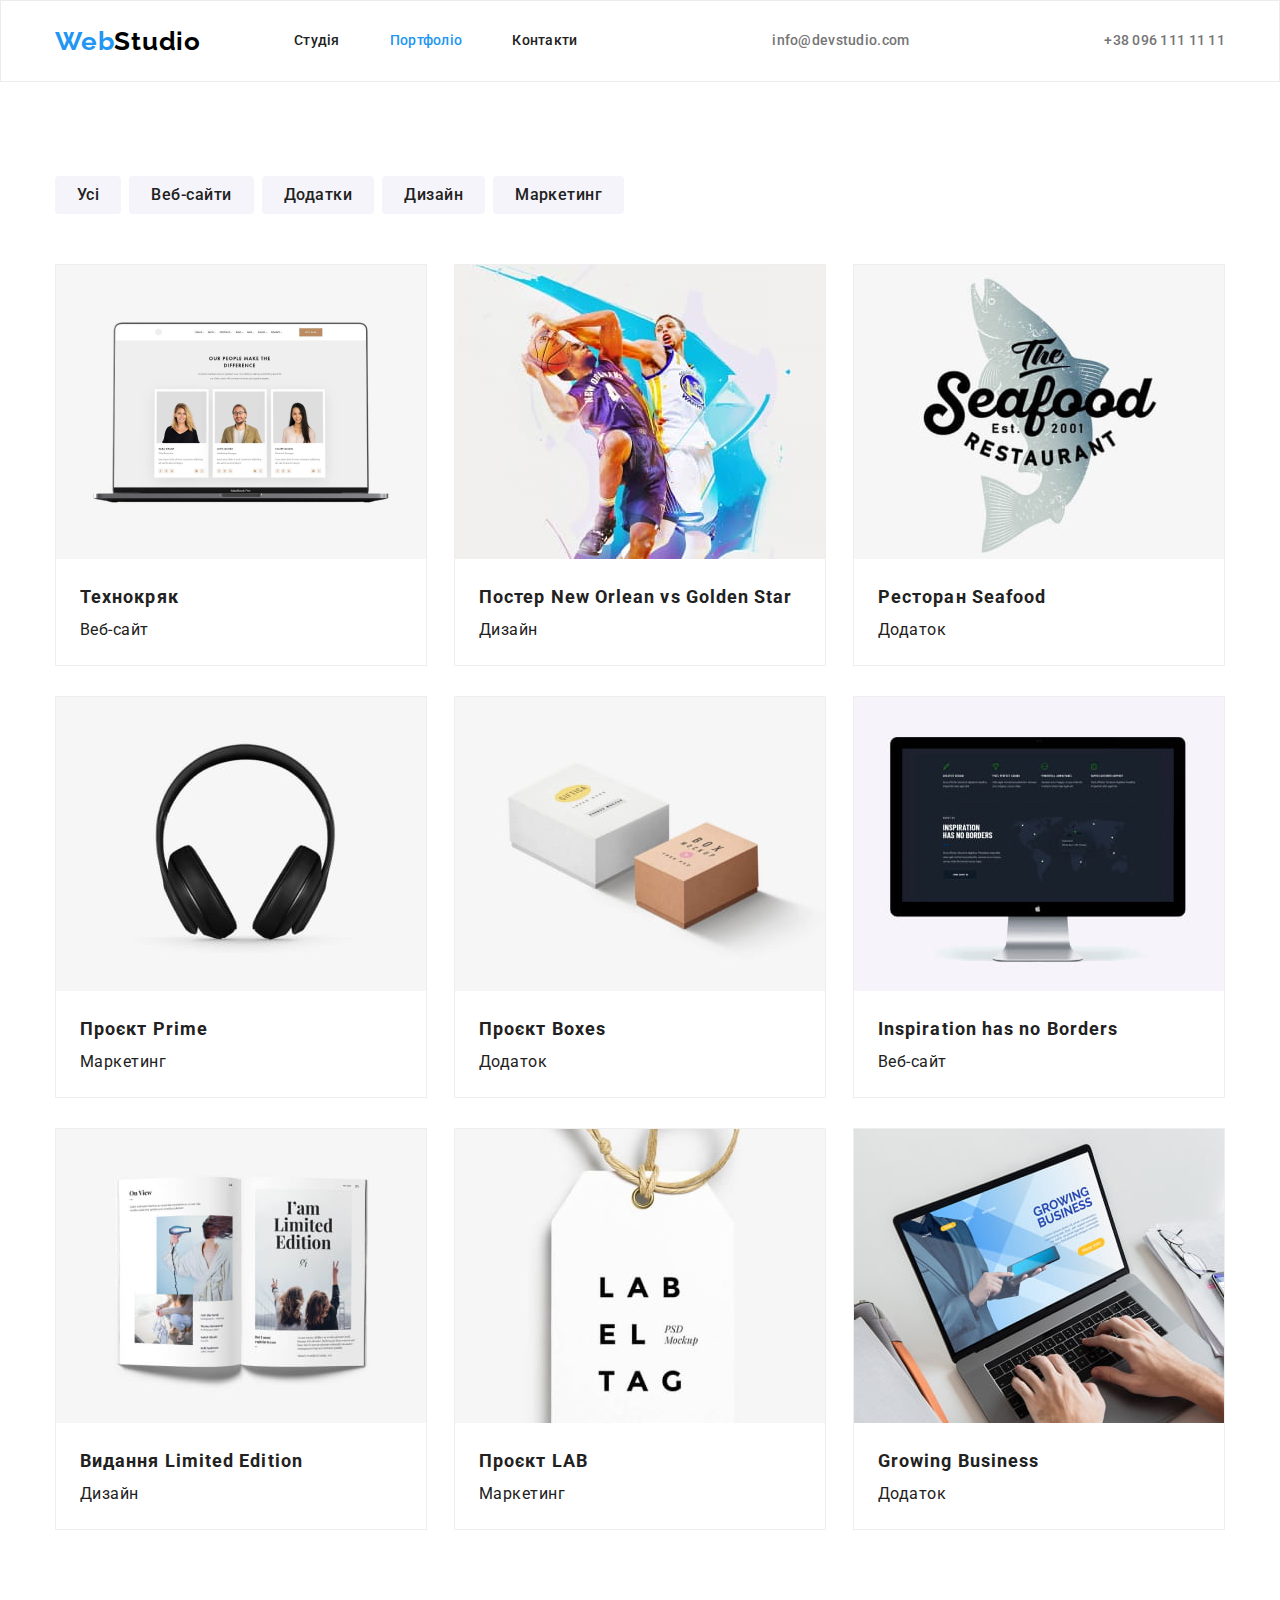
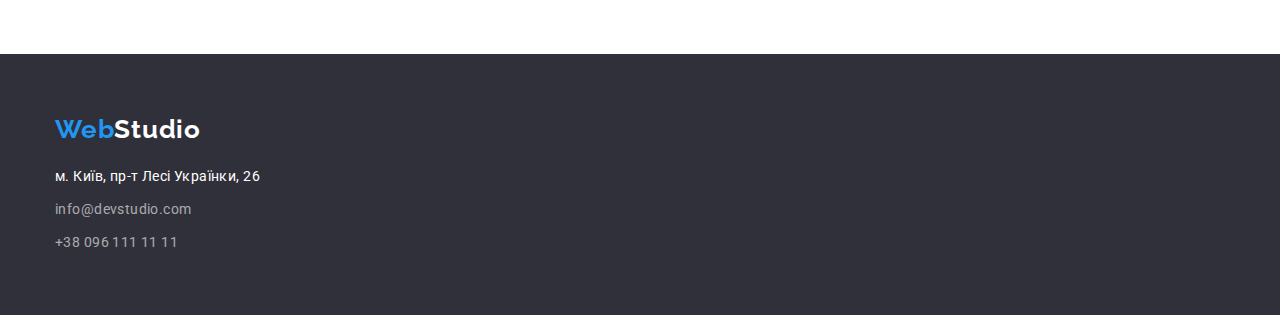
==== commit c15fa667: "Summary" ====
--- a/portfolio.html
+++ b/portfolio.html
@@ -33,68 +33,77 @@
     <main>
         <!--button_list-->
         <section class="section">
-            <div class="container">
+            <div class="container portfolio-container">
             <h1 hidden>Фільтр посилань</h1>
-            <ul class="list">
-                <li><button type="button" class="menu-button">Усі</button></li>
-                <li><button type="button" class="menu-button">Веб-сайти</button></li>
-                <li><button type="button" class="menu-button">Додатки</button></li>
-                <li><button type="button" class="menu-button">Дизайн</button></li>
-                <li><button type="button" class="menu-button">Маркетинг</button></li>
+            <ul class="list btn-portfolio">
+                <li class="btn-item"><button type="button" class="menu-btn">Усі</button></li>
+                <li class="btn-item"><button type="button" class="menu-btn">Веб-сайти</button></li>
+                <li class="btn-item"><button type="button" class="menu-btn">Додатки</button></li>
+                <li class="btn-item"><button type="button" class="menu-btn">Дизайн</button></li>
+                <li class="btn-item"><button type="button" class="menu-btn">Маркетинг</button></li>
             </ul>
         
          <!--project_list-->
             <ul class="project-list list">
-                <li>
-                    <a class="project-link" href=""><img src="./img/technocrack.jpg" alt="Технокряк" width="370">
-                    <h2 class="project-title">Технокряк</h2>
-                    <p>Веб-сайт</p></a></li>
-                <li>
-                    <a class="project-link" href=""><img src="./img/neworlean.jpg" alt="Постер New Orlean vs Golden Star" width="370">
-                    <h2 class="project-title">Постер New Orlean vs Golden Star</h2>
-                    <p>Дизайн</p></a></li>
-                <li>
-                    <a class="project-link" href=""><img src="./img/seafood.jpg" alt="Ресторан Seafood" width="370">
-                    <h2 class="project-title">Ресторан Seafood</h2>
-                    <p>Додаток</p></a></li>
-                <li>
-                    <a class="project-link" href=""><img src="./img/prime.jpg" alt="Проєкт Prime" width="370">
-                    <h2 class="project-title">Проєкт Prime</h2>
-                    <p>Маркетинг</p></a></li>
-                <li>
-                    <a class="project-link" href=""><img src="./img/boxes.jpg" alt="Проєкт Boxes" width="370">
-                    <h2 class="project-title">Проєкт Boxes</h2>
-                    <p>Додаток</p></a></li>
-                <li>
-                    <a class="project-link" href=""><img src="./img/inspiration.jpg" alt="Inspiration has no Borders" width="370">
-                    <h2 class="project-title">Inspiration has no Borders</h2>
-                    <p>Веб-сайт</p></a></li>
-                <li>
-                    <a class="project-link" href=""><img src="./img/limited.jpg" alt="Видання Limited Edition" width="370">
-                    <h2 class="project-title">Видання Limited Edition</h2>
-                    <p>Дизайн</p></a></li>
-                <li>
-                    <a class="project-link" href=""><img src="./img/lab.jpg" alt="Проєкт LAB" width="370">
-                    <h2 class="project-title">Проєкт LAB</h2>
-                    <p>Маркетинг</p></a></li>
-                <li>
-                    <a class="project-link" href=""><img src="./img/growing.jpg" alt="Growing Business" width="370">
-                    <h2 class="project-title">Growing Business</h2>
-                    <p>Додаток</p></a></li>
+                <li class="project-item">
+                    <a class="project-link" href="#"><img src="./img/technocrack.jpg" alt="Технокряк" width="370">
+                    <div class="project-name"><h2 class="project-title">Технокряк</h2>
+                    <p>Веб-сайт</p></div></a>
+                </li>
+                <li class="project-item">
+                    <a class="project-link" href="#"><img src="./img/neworlean.jpg" alt="Постер New Orlean vs Golden Star" width="370">
+                    <div class="project-name"><h2 class="project-title">Постер New Orlean vs Golden Star</h2>
+                    <p>Дизайн</p></div></a>
+                </li>
+                <li class="project-item">
+                    <a class="project-link" href="#"><img src="./img/seafood.jpg" alt="Ресторан Seafood" width="370">
+                    <div class="project-name"><h2 class="project-title">Ресторан Seafood</h2>
+                    <p>Додаток</p></div></a>
+                </li>
+                <li class="project-item">
+                    <a class="project-link" href="#"><img src="./img/prime.jpg" alt="Проєкт Prime" width="370">
+                    <div class="project-name"><h2 class="project-title">Проєкт Prime</h2>
+                    <p>Маркетинг</p></div></a>
+                </li>
+                <li class="project-item">
+                    <a class="project-link" href="#"><img src="./img/boxes.jpg" alt="Проєкт Boxes" width="370">
+                    <div class="project-name"><h2 class="project-title">Проєкт Boxes</h2>
+                    <p>Додаток</p></div></a>
+                </li>
+                <li class="project-item">
+                    <a class="project-link" href="#"><img src="./img/inspiration.jpg" alt="Inspiration has no Borders" width="370">
+                    <div class="project-name"><h2 class="project-title">Inspiration has no Borders</h2>
+                    <p>Веб-сайт</p></div></a>
+                </li>
+                <li class="project-item">
+                    <a class="project-link" href="#"><img src="./img/limited.jpg" alt="Видання Limited Edition" width="370">
+                    <div class="project-name"><h2 class="project-title">Видання Limited Edition</h2>
+                    <p>Дизайн</p></div></a>
+                </li>
+                <li class="project-item">
+                    <a class="project-link" href="#"><img src="./img/lab.jpg" alt="Проєкт LAB" width="370">
+                    <div class="project-name"><h2 class="project-title">Проєкт LAB</h2>
+                    <p>Маркетинг</p></div></a>
+                </li>
+                <li class="project-item">
+                    <a class="project-link" href="#"><img src="./img/growing.jpg" alt="Growing Business" width="370">
+                    <div class="project-name"><h2 class="project-title">Growing Business</h2>
+                    <p>Додаток</p></div></a>
+                </li>
             </ul>
         </div>
         </section>
     </main>
     <!-- Contacts -->
     <footer class="footer">
-        <div class="container">
+        <div class="container footer-container">
         <a class="web-logo" href="./index.html">Web<span class="footer-logo">Studio</span></a>
             <address>
-                <ul class="list">
-                    <li><a href="https://www.google.com.ua/maps/place/%D0%B1%D1%83%D0%BB.+%D0%9B%D0%B5%D1%81%D0%B8+%D0%A3%D0%BA%D1%80%D0%B0%D0%B8%D0%BD%D0%BA%D0%B8,+26,+%D0%9A%D0%B8%D0%B5%D0%B2,+02000/@50.4265807,30.5361918,17z/data=!3m1!4b1!4m5!3m4!1s0x40d4cf0e033ecbe9:0x57a4dffefec77da0!8m2!3d50.4265807!4d30.5383858?hl=ru" 
+                <ul class="list footer-list">
+                    <li class="footer-item"><a href="https://www.google.com.ua/maps/place/%D0%B1%D1%83%D0%BB.+%D0%9B%D0%B5%D1%81%D0%B8+%D0%A3%D0%BA%D1%80%D0%B0%D0%B8%D0%BD%D0%BA%D0%B8,+26,+%D0%9A%D0%B8%D0%B5%D0%B2,+02000/@50.4265807,30.5361918,17z/data=!3m1!4b1!4m5!3m4!1s0x40d4cf0e033ecbe9:0x57a4dffefec77da0!8m2!3d50.4265807!4d30.5383858?hl=ru" 
                         target="_blank" rel="noopener noreferrer" class="adress-list"><span class="adress-place">м. Київ, пр-т Лесі Українки, 26</span></a></li>
-                    <li><a href="mailto:info@devstudio.com" class="adress-list">info@devstudio.com</a></li>
-                    <li><a href="tel:+380961111111" class="adress-list">+38 096 111 11 11</a></li>
+                    <li class="footer-item"><a href="mailto:info@devstudio.com" class="adress-list">info@devstudio.com</a></li>
+                    <li class="footer-item"><a href="tel:+380961111111" class="adress-list">+38 096 111 11 11</a></li>
                 </ul>             
             </address>
         </div>
--- a/css/styles.css
+++ b/css/styles.css
@@ -1,5 +1,6 @@
 :root {    
     --bgnd-gray: #2F303A;
+    --bgnd-light-gray: #F5F4FA;
     --dark-gray: #212121;
     --light-gray: #757575;   
     --selection-color: #2196F3;
@@ -173,7 +174,7 @@
 .title-section {
     font-weight: 700;
     font-size: 36px;
-    line-height: 1.17;
+    line-height: 1.1667;
     text-align: center;
     letter-spacing: 0.03em;
     color: var(--dark-gray);
@@ -186,22 +187,55 @@
 .title-occupation {
     margin-bottom: 50px;
 }
+.occupation-list {
+    display: flex;
+    text-align: center;
+    width: 1170px;
+    margin-right: -30px;
+}
+.occupation-item {
+    margin-right: 30px;
+}
 
 /* crew */
 .section-crew {
     background-color: #F5F4FA;
 }
+.crew-container {
+    padding-top: 94px;
+    padding-bottom: 94px;
+}
+.title-crew-list {
+    margin-bottom: 50px;
+}
+.crew-list {
+    display: flex;
+}
+.crew-item {
+    width: 1170px;
+    background: var(--white-color);
+    box-shadow: 0px 1px 3px rgba(0, 0, 0, 0.12), 0px 1px 1px rgba(0, 0, 0, 0.14), 0px 2px 1px rgba(0, 0, 0, 0.2);
+    border-radius: 0px 0px 4px 4px;
+}
+.crew-item:not(:last-child) {
+    margin-right: 30px;
+}
 .title-crew {
     font-weight: 500;
     font-size: 16px;
-    line-height: 1.19;
-    text-align: center;
-    letter-spacing: 0.03em;
-    color: var(--dark-gray);
+    line-height: 1.1875;
+    text-align: center;
+    letter-spacing: 0.03em;
+    color: var(--dark-gray);
+    margin-bottom: 10px;
+}
+.crew-name {
+    padding-top: 30px;
+    padding-bottom: 30px;
 }
 .crew-list p {
     font-size: 16px;
-    line-height: 1.19;
+    line-height: 1.1875;
     text-align: center;
     letter-spacing: 0.03em;
 }
@@ -210,8 +244,19 @@
 .footer {
     background-color: var(--bgnd-gray);
 }
+.footer-container {
+    display: block;
+    padding-top: 60px;
+    padding-bottom: 60px;
+}
 .footer-logo {
     color: var(--white-color);
+}
+.footer-list {
+    margin-top: 20px;
+}
+.footer-item:not(:last-child) {
+    margin-bottom: 9px;
 }
 .adress-list {
     font-style: normal;
@@ -234,7 +279,18 @@
 /* portfolio */
 
 /* button list */
-.menu-button {
+.portfolio-container {
+    padding-top: 94px;
+    padding-bottom: 94px;
+}
+.btn-portfolio {
+    display: flex;
+    margin-bottom: 50px;
+}
+.btn-item:not(:last-child) {
+    margin-right: 8px;
+}
+.menu-btn {
     font-family: 'Roboto', sans-serif;        
     font-weight: 500;
     font-size: 16px;
@@ -245,13 +301,33 @@
     color: var(--dark-gray);
     background-color: #F5F4FA;
     cursor: pointer;
-}
-.menu-button:hover, .menu-button:focus {
+    padding: 6px 22px;
+    background: #f5f4fa;
+    border-radius: 4px;
+    border: none;
+}
+.menu-btn:hover, .menu-btn:focus {
     background-color: var(--selection-color);    
     color: var(--white-color);
 }
 
 /* project list */
+.project-list {
+    display: flex;
+    flex-wrap: wrap;
+    justify-content: space-between;
+}
+.project-item {
+    background: var(--white-color);
+    border: 1px solid #eeeeee;
+    margin-bottom: 30px;
+}
+.project-name {
+    padding-left: 24px;
+    padding-right: auto;
+    padding-top: 20px;
+    padding-bottom: 20px;
+}
 .project-title {    
     font-weight: 700;
     font-size: 18px;
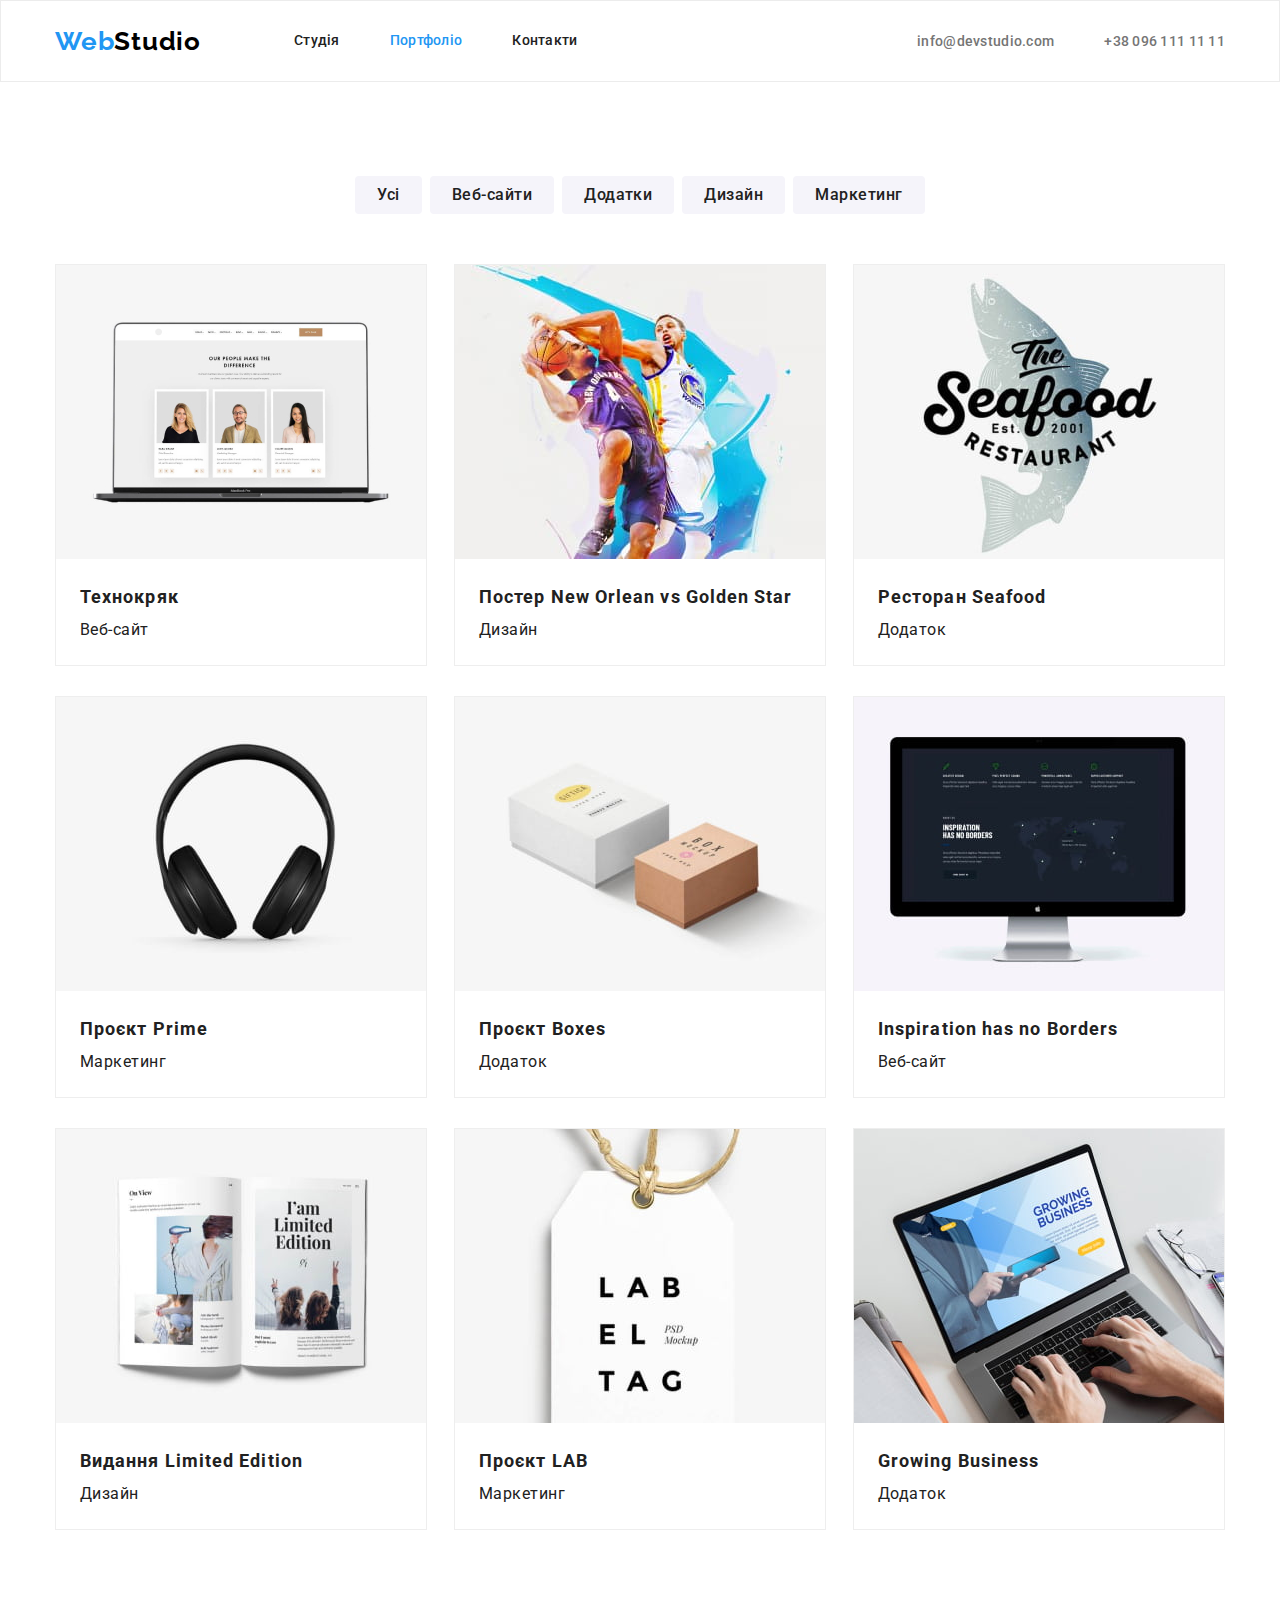
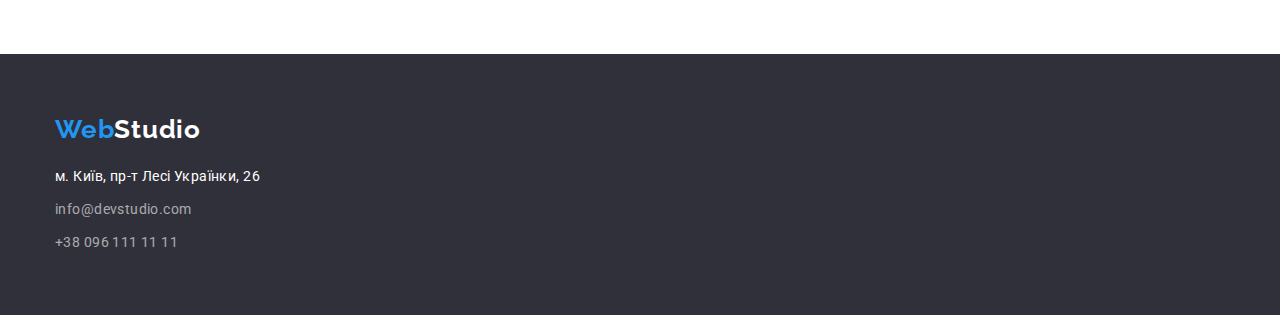
==== commit 9dbbe9f0: "Summary" ====
--- a/portfolio.html
+++ b/portfolio.html
@@ -18,15 +18,17 @@
         <a class="web-logo" href="./index.html">Web<span class="studio-logo">Studio</span></a>            
         <!-- navigation -->
         <nav>
-            <ul class="navi-list list">
+            <ul class="navi-list">
                 <li class="navi-item"><a href="./index.html" target="_self" class="navi-link link">Студія</a></li>
                 <li class="navi-item"><a href="./portfolio.html" target="_self" class="navi-link link current">Портфоліо</a></li>
                 <li class="navi-item"><a href="#" class="navi-link link">Контакти</a></li>
             </ul>                                                
         </nav>
         <!-- mail_tel -->            
-        <a href="mailto:info@devstudio.com" class="contact-link link">info@devstudio.com</a>
-        <a href="tel:+380961111111" class="contact-link link">+38 096 111 11 11</a>
+        <ul class="contact-list">
+            <li><a href="mailto:info@devstudio.com" class="contact-link link">info@devstudio.com</a></li>
+            <li><a href="tel:+380961111111" class="contact-link link">+38 096 111 11 11</a></li>
+        </ul>
     </div>
     </header>
     <!--Main_content-->
@@ -35,7 +37,7 @@
         <section class="section">
             <div class="container portfolio-container">
             <h1 hidden>Фільтр посилань</h1>
-            <ul class="list btn-portfolio">
+            <ul class="btn-portfolio">
                 <li class="btn-item"><button type="button" class="menu-btn">Усі</button></li>
                 <li class="btn-item"><button type="button" class="menu-btn">Веб-сайти</button></li>
                 <li class="btn-item"><button type="button" class="menu-btn">Додатки</button></li>
@@ -44,7 +46,7 @@
             </ul>
         
          <!--project_list-->
-            <ul class="project-list list">
+            <ul class="project-list">
                 <li class="project-item">
                     <a class="project-link" href="#"><img src="./img/technocrack.jpg" alt="Технокряк" width="370">
                     <div class="project-name"><h2 class="project-title">Технокряк</h2>
@@ -99,7 +101,7 @@
         <div class="container footer-container">
         <a class="web-logo" href="./index.html">Web<span class="footer-logo">Studio</span></a>
             <address>
-                <ul class="list footer-list">
+                <ul class="footer-list">
                     <li class="footer-item"><a href="https://www.google.com.ua/maps/place/%D0%B1%D1%83%D0%BB.+%D0%9B%D0%B5%D1%81%D0%B8+%D0%A3%D0%BA%D1%80%D0%B0%D0%B8%D0%BD%D0%BA%D0%B8,+26,+%D0%9A%D0%B8%D0%B5%D0%B2,+02000/@50.4265807,30.5361918,17z/data=!3m1!4b1!4m5!3m4!1s0x40d4cf0e033ecbe9:0x57a4dffefec77da0!8m2!3d50.4265807!4d30.5383858?hl=ru" 
                         target="_blank" rel="noopener noreferrer" class="adress-list"><span class="adress-place">м. Київ, пр-т Лесі Українки, 26</span></a></li>
                     <li class="footer-item"><a href="mailto:info@devstudio.com" class="adress-list">info@devstudio.com</a></li>
--- a/css/styles.css
+++ b/css/styles.css
@@ -6,6 +6,7 @@
     --selection-color: #2196F3;
     --white-color: #FFF;
     --white-bord: #ECECEC;
+    --white-bord-menu: #EEEEEE;
     /* logo color */
     --logo-black: #000;
     --logo-light-blue: #2196F3;
@@ -22,6 +23,7 @@
     margin-top: 0;
     margin-bottom: 0;
     padding-left: 0;
+    list-style: none;
 }
 img {
     display: block;
@@ -65,9 +67,6 @@
     display: flex;
     align-items: center;
 }
-.list {
-    list-style: none;
-}
 .navi-item:not(:last-child) {
     margin-right: 50px;
 }
@@ -90,6 +89,11 @@
 } 
 
 /* header_contacts */
+.contact-list {
+    display: flex;
+    margin-left: auto;
+    gap: 50px;
+}
 .contact-link {    
     font-weight: 500;
     font-size: 14px;
@@ -199,7 +203,7 @@
 
 /* crew */
 .section-crew {
-    background-color: #F5F4FA;
+    background-color: var(--bgnd-light-gray);
 }
 .crew-container {
     padding-top: 94px;
@@ -286,6 +290,7 @@
 .btn-portfolio {
     display: flex;
     margin-bottom: 50px;
+    justify-content: center;
 }
 .btn-item:not(:last-child) {
     margin-right: 8px;
@@ -299,10 +304,9 @@
     letter-spacing: 0.03em;
     border-radius: 4px;
     color: var(--dark-gray);
-    background-color: #F5F4FA;
     cursor: pointer;
     padding: 6px 22px;
-    background: #f5f4fa;
+    background: var(--bgnd-light-gray);
     border-radius: 4px;
     border: none;
 }
@@ -319,7 +323,7 @@
 }
 .project-item {
     background: var(--white-color);
-    border: 1px solid #eeeeee;
+    border: 1px solid var(--white-bord-menu);
     margin-bottom: 30px;
 }
 .project-name {
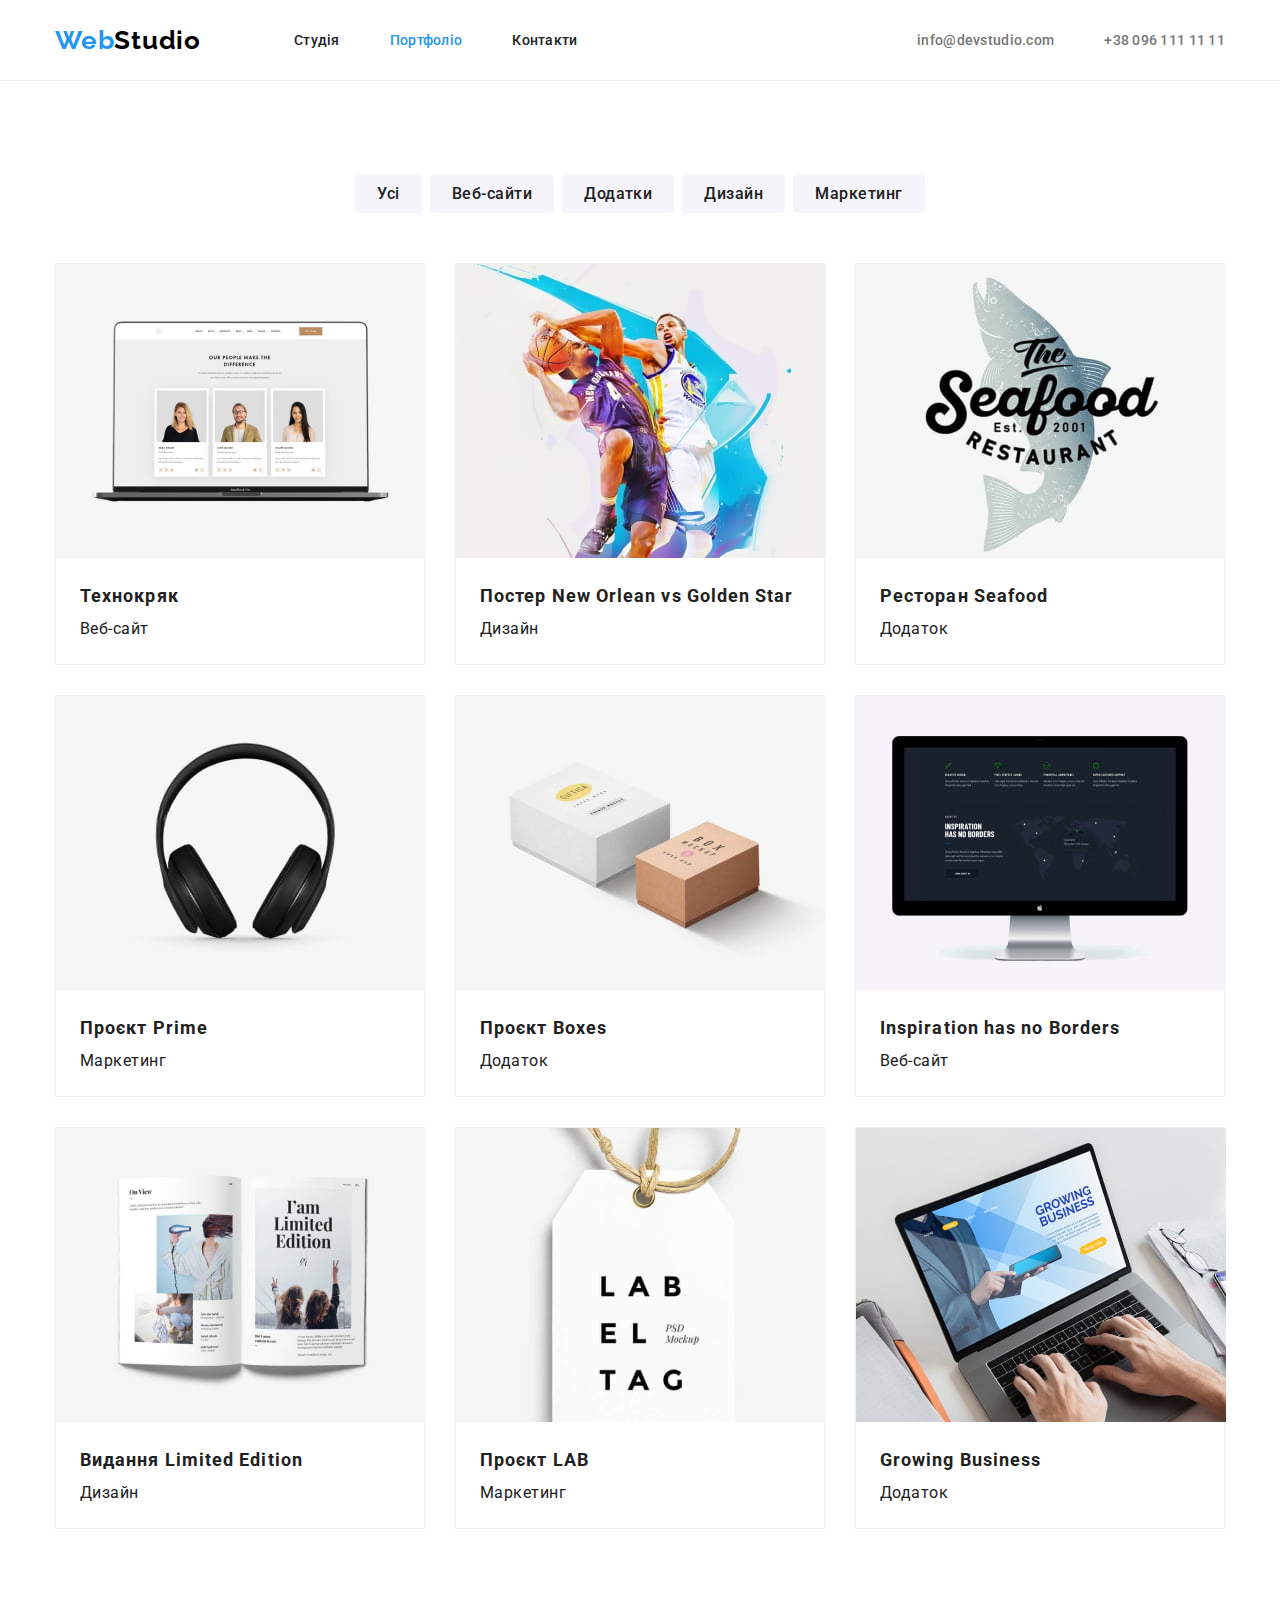
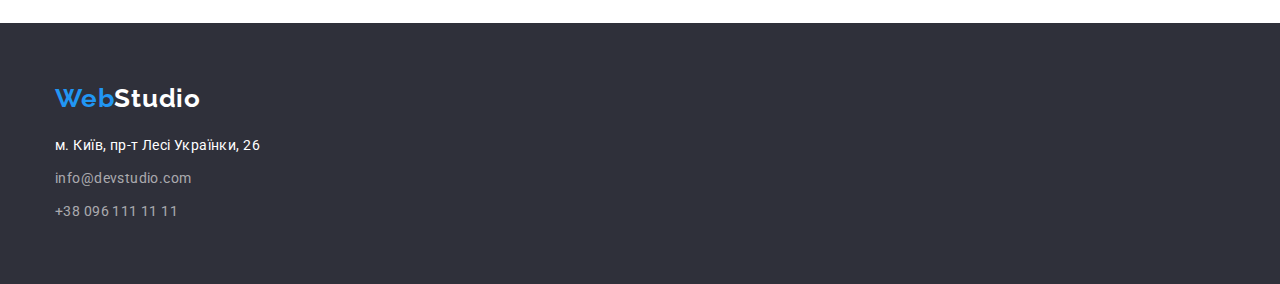
==== commit 30073bb5: "Summary" ====
--- a/portfolio.html
+++ b/portfolio.html
@@ -7,7 +7,7 @@
     <link rel="preconnect" href="https://fonts.googleapis.com">
     <link rel="preconnect" href="https://fonts.gstatic.com" crossorigin>
     <link href="https://fonts.googleapis.com/css2?family=Raleway:wght@700&family=Roboto:wght@400;500;700;900&display=swap" rel="stylesheet">
-    <link rel="stylesheet" href="./node_modules/modern-normalize/modern-normalize.css">
+    <link rel="stylesheet" href="./css/modern-normalize.css">
     <link rel="stylesheet" href="./css/styles.css">
     <title>WebStudio</title>
 </head>
@@ -35,8 +35,8 @@
     <main>
         <!--button_list-->
         <section class="section">
-            <div class="container portfolio-container">
-            <h1 hidden>Фільтр посилань</h1>
+            <div class="container">
+            <h1 class="header-hidden">Фільтр посилань</h1>
             <ul class="btn-portfolio">
                 <li class="btn-item"><button type="button" class="menu-btn">Усі</button></li>
                 <li class="btn-item"><button type="button" class="menu-btn">Веб-сайти</button></li>
--- a/css/styles.css
+++ b/css/styles.css
@@ -39,7 +39,7 @@
 
 /* header */
 .header {
-    border: 1px solid var(--white-bord);    
+    border-bottom: 1px solid var(--white-bord);    
     background-color: var(--white-color);
 }
 .header-container {
@@ -52,7 +52,7 @@
     font-family: 'Raleway';    
     font-weight: 700;
     font-size: 26px;
-    line-height: 1.19;
+    line-height: 1.1923;
     letter-spacing: 0.03em;
     color: var(--logo-light-blue);
     text-decoration: none;
@@ -74,7 +74,7 @@
     display: block;      
     font-weight: 500;
     font-size: 14px;
-    line-height: 1.14;
+    line-height: 1.1429;
     letter-spacing: 0.02em;
     color: var(--dark-gray);
     padding-top: 32px;
@@ -97,7 +97,7 @@
 .contact-link {    
     font-weight: 500;
     font-size: 14px;
-    line-height: 1.14;
+    line-height: 1.1429;
     letter-spacing: 0.02em;
     color: var(--light-gray);
     margin-left: auto;
@@ -149,22 +149,25 @@
 
 /* description */
 .section {
-    background-color: var(--white-color);
-}
-.desc-container {
     padding-top: 94px;
     padding-bottom: 94px;
 }
+.features-container {
+    background-color: var(--white-color);
+}
 .features {
     display: flex;
+}
+.features-item {
+    width: 270px;
 }
 .features-item:not(:last-child) {
     margin-right: 30px;
 } 
-.title {
-    font-weight: 700;
-    font-size: 14px;
-    line-height: 1.14;
+.features-title {
+    font-weight: 700;
+    font-size: 14px;
+    line-height: 1.1429;
     letter-spacing: 0.03em;
     text-transform: uppercase;
     color: var(--dark-gray);
@@ -172,7 +175,7 @@
 }
 .features p {    
     font-size: 14px;
-    line-height: 1.71;
+    line-height: 1.7143;
     letter-spacing: 0.03em;
 }
 .title-section {
@@ -185,9 +188,6 @@
 }
 
 /* occupation */
-.occupation-container {
-    padding-bottom: 94px;
-}
 .title-occupation {
     margin-bottom: 50px;
 }
@@ -201,13 +201,9 @@
     margin-right: 30px;
 }
 
-/* crew */
-.section-crew {
+/* crew */ 
+.crew-section {
     background-color: var(--bgnd-light-gray);
-}
-.crew-container {
-    padding-top: 94px;
-    padding-bottom: 94px;
 }
 .title-crew-list {
     margin-bottom: 50px;
@@ -283,9 +279,18 @@
 /* portfolio */
 
 /* button list */
-.portfolio-container {
-    padding-top: 94px;
-    padding-bottom: 94px;
+.header-hidden {
+    position: absolute;
+    width: 1px;
+    height: 1px;
+    margin: -1px;
+    border: 0;
+    padding: 0;
+    white-space: nowrap;
+    clip-path: inset(100%);
+    clip: rect(0 0 0 0);
+    overflow: hidden;
+
 }
 .btn-portfolio {
     display: flex;
@@ -299,7 +304,7 @@
     font-family: 'Roboto', sans-serif;        
     font-weight: 500;
     font-size: 16px;
-    line-height: 1.63;
+    line-height: 1.625;
     text-align: center;
     letter-spacing: 0.03em;
     border-radius: 4px;
@@ -319,16 +324,15 @@
 .project-list {
     display: flex;
     flex-wrap: wrap;
-    justify-content: space-between;
+    gap: 30px;
 }
 .project-item {
     background: var(--white-color);
     border: 1px solid var(--white-bord-menu);
-    margin-bottom: 30px;
+    max-width: 370px;
 }
 .project-name {
     padding-left: 24px;
-    padding-right: auto;
     padding-top: 20px;
     padding-bottom: 20px;
 }
